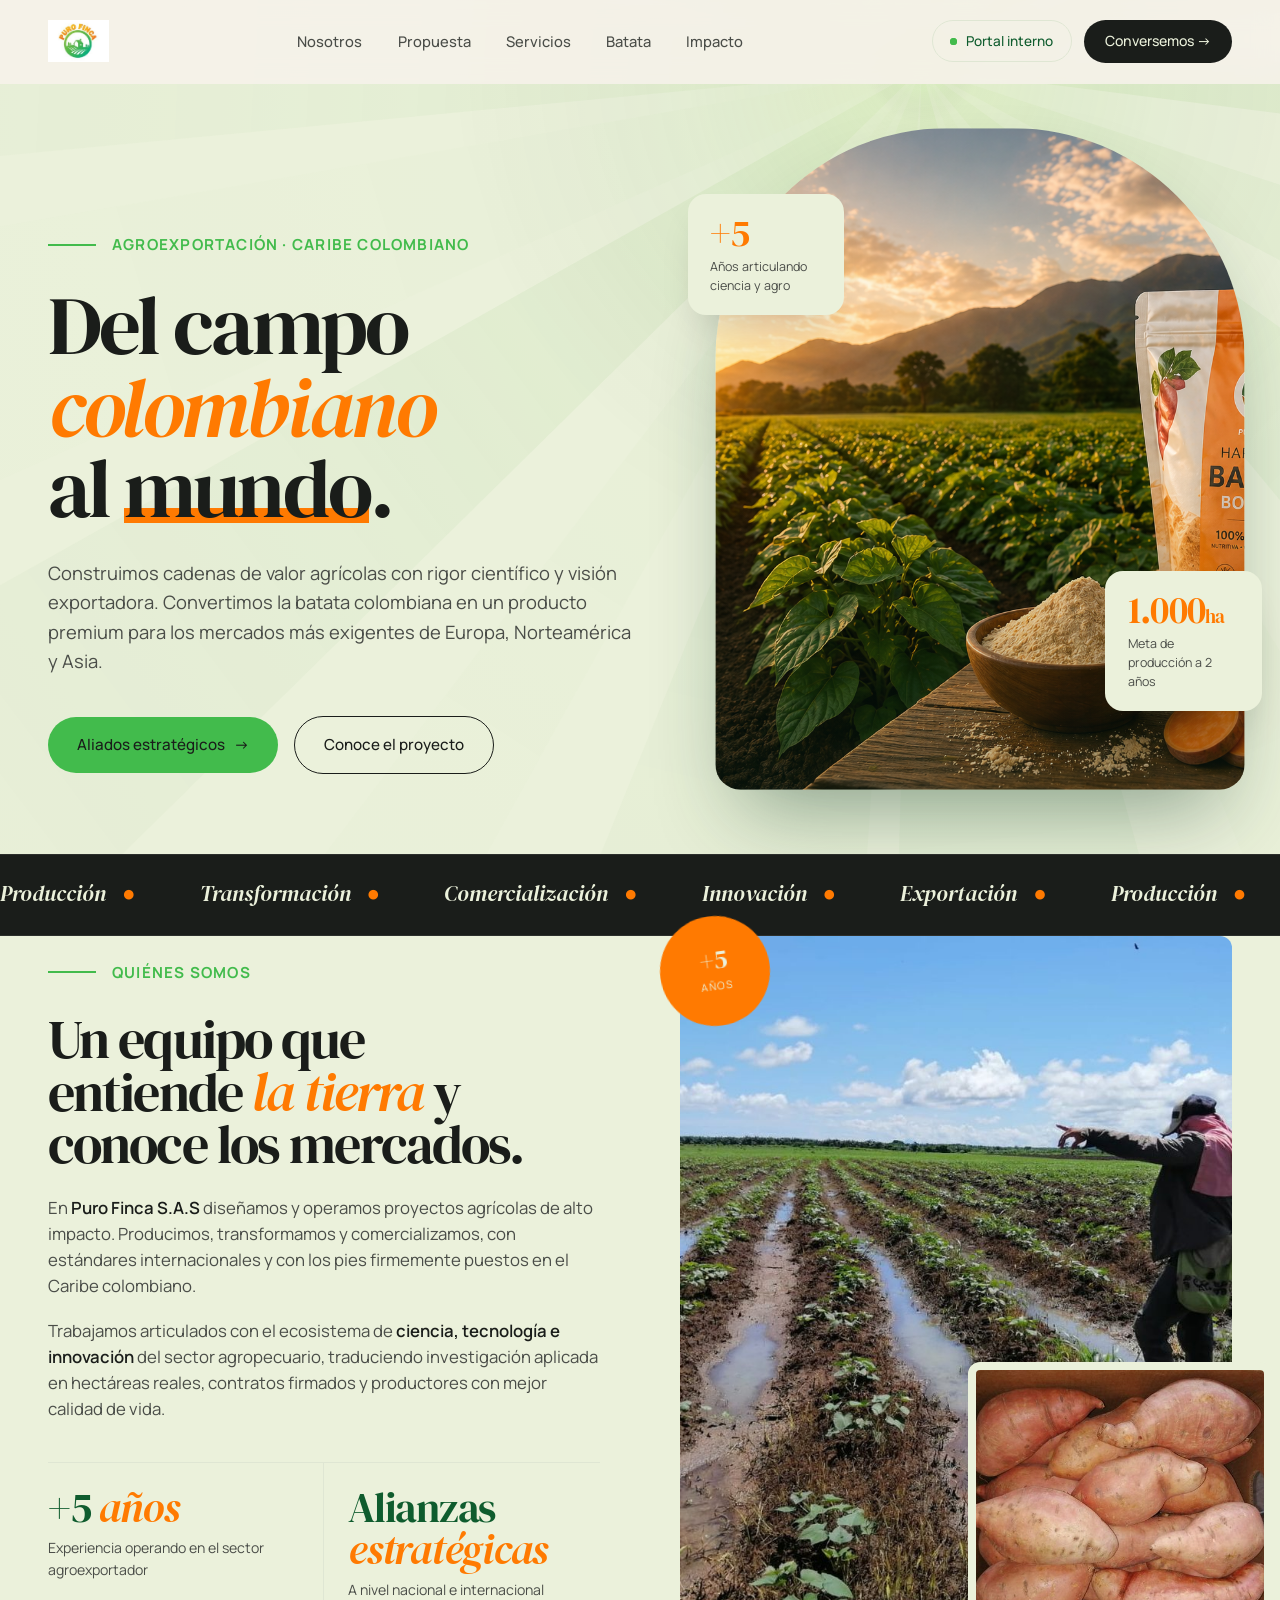
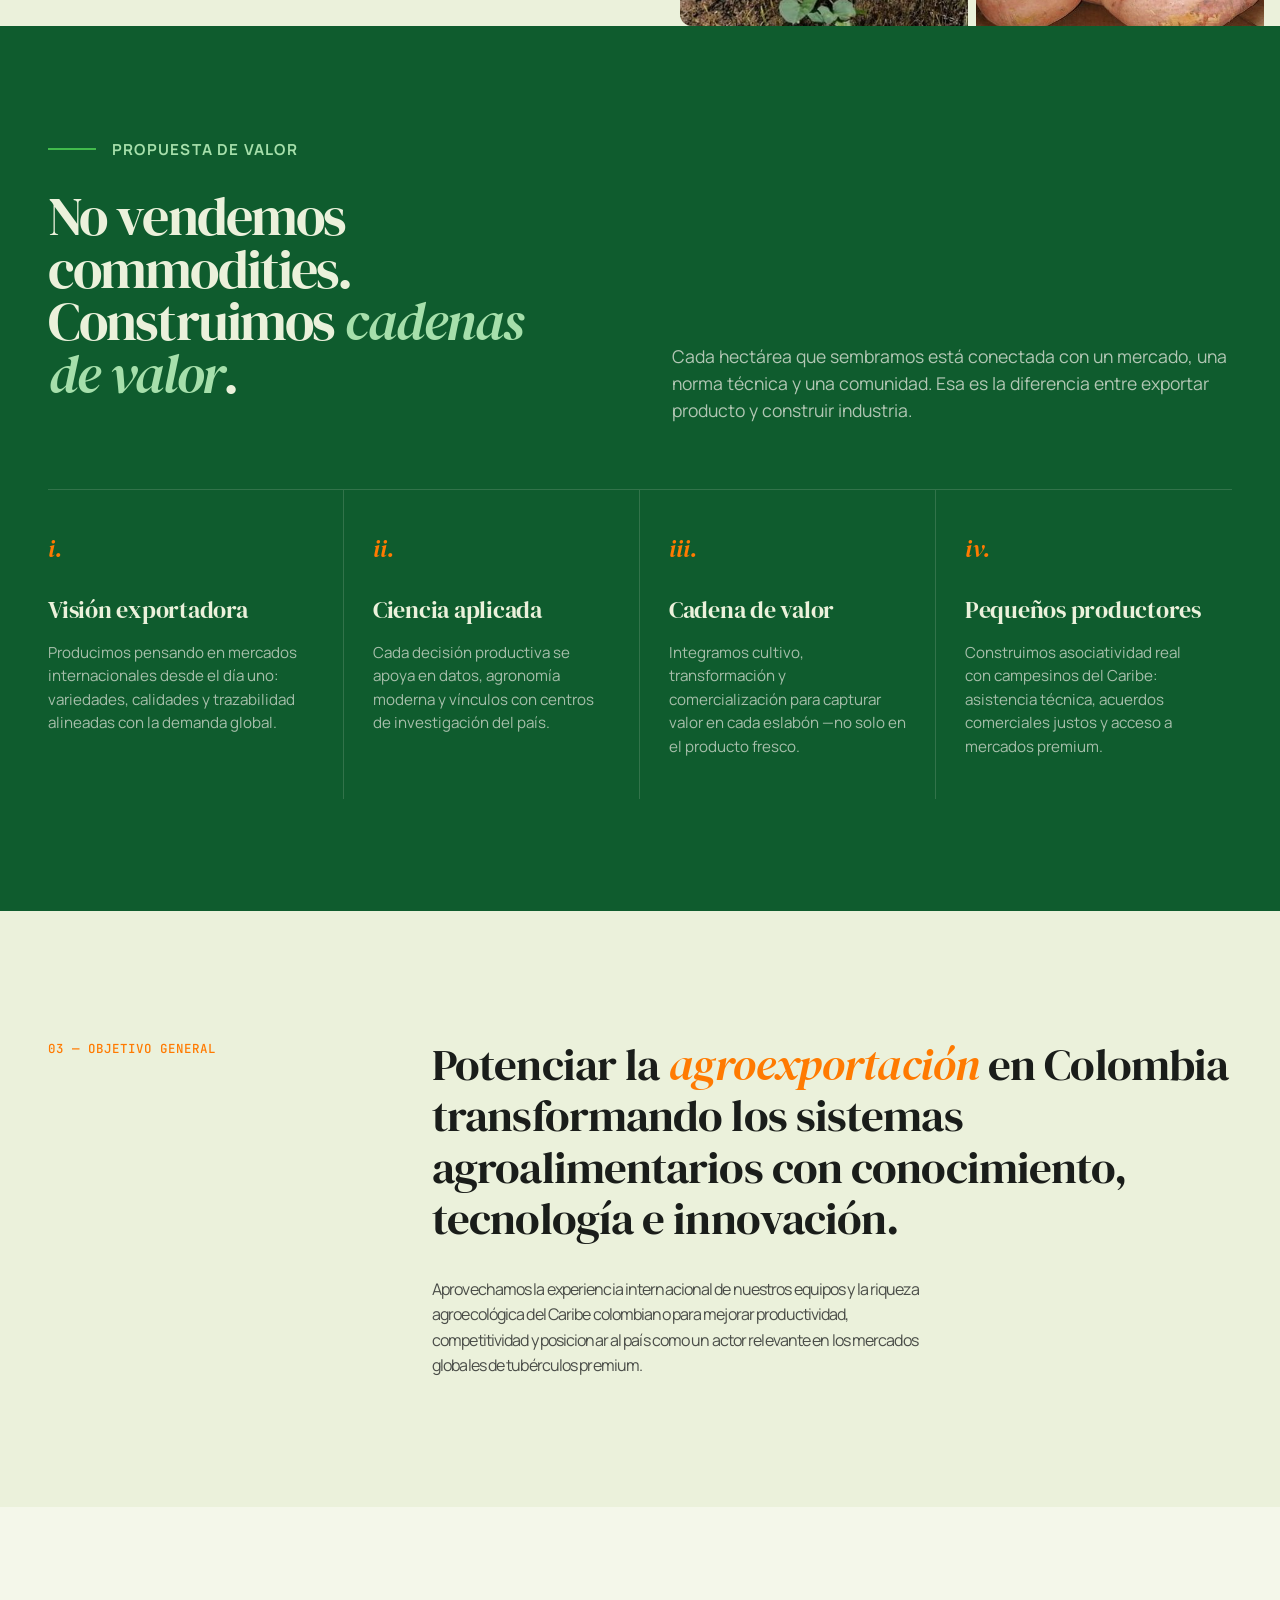
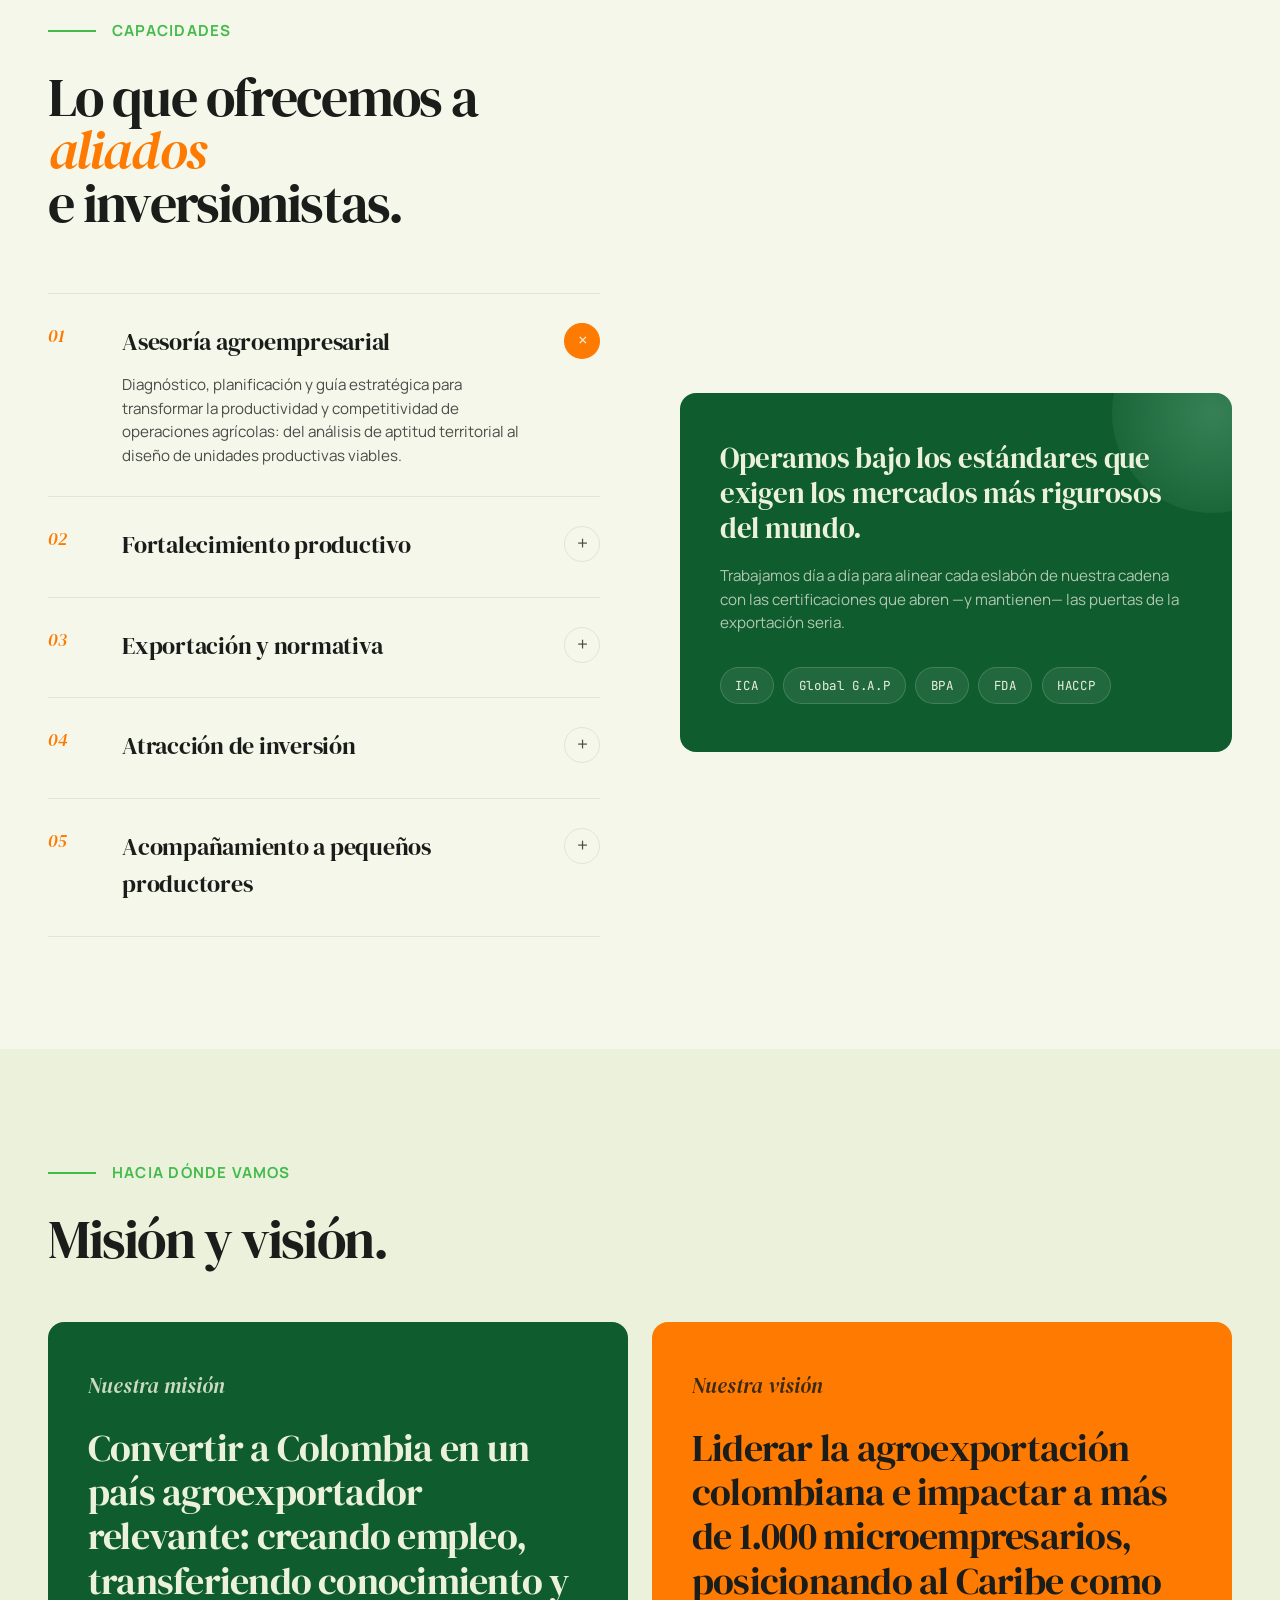
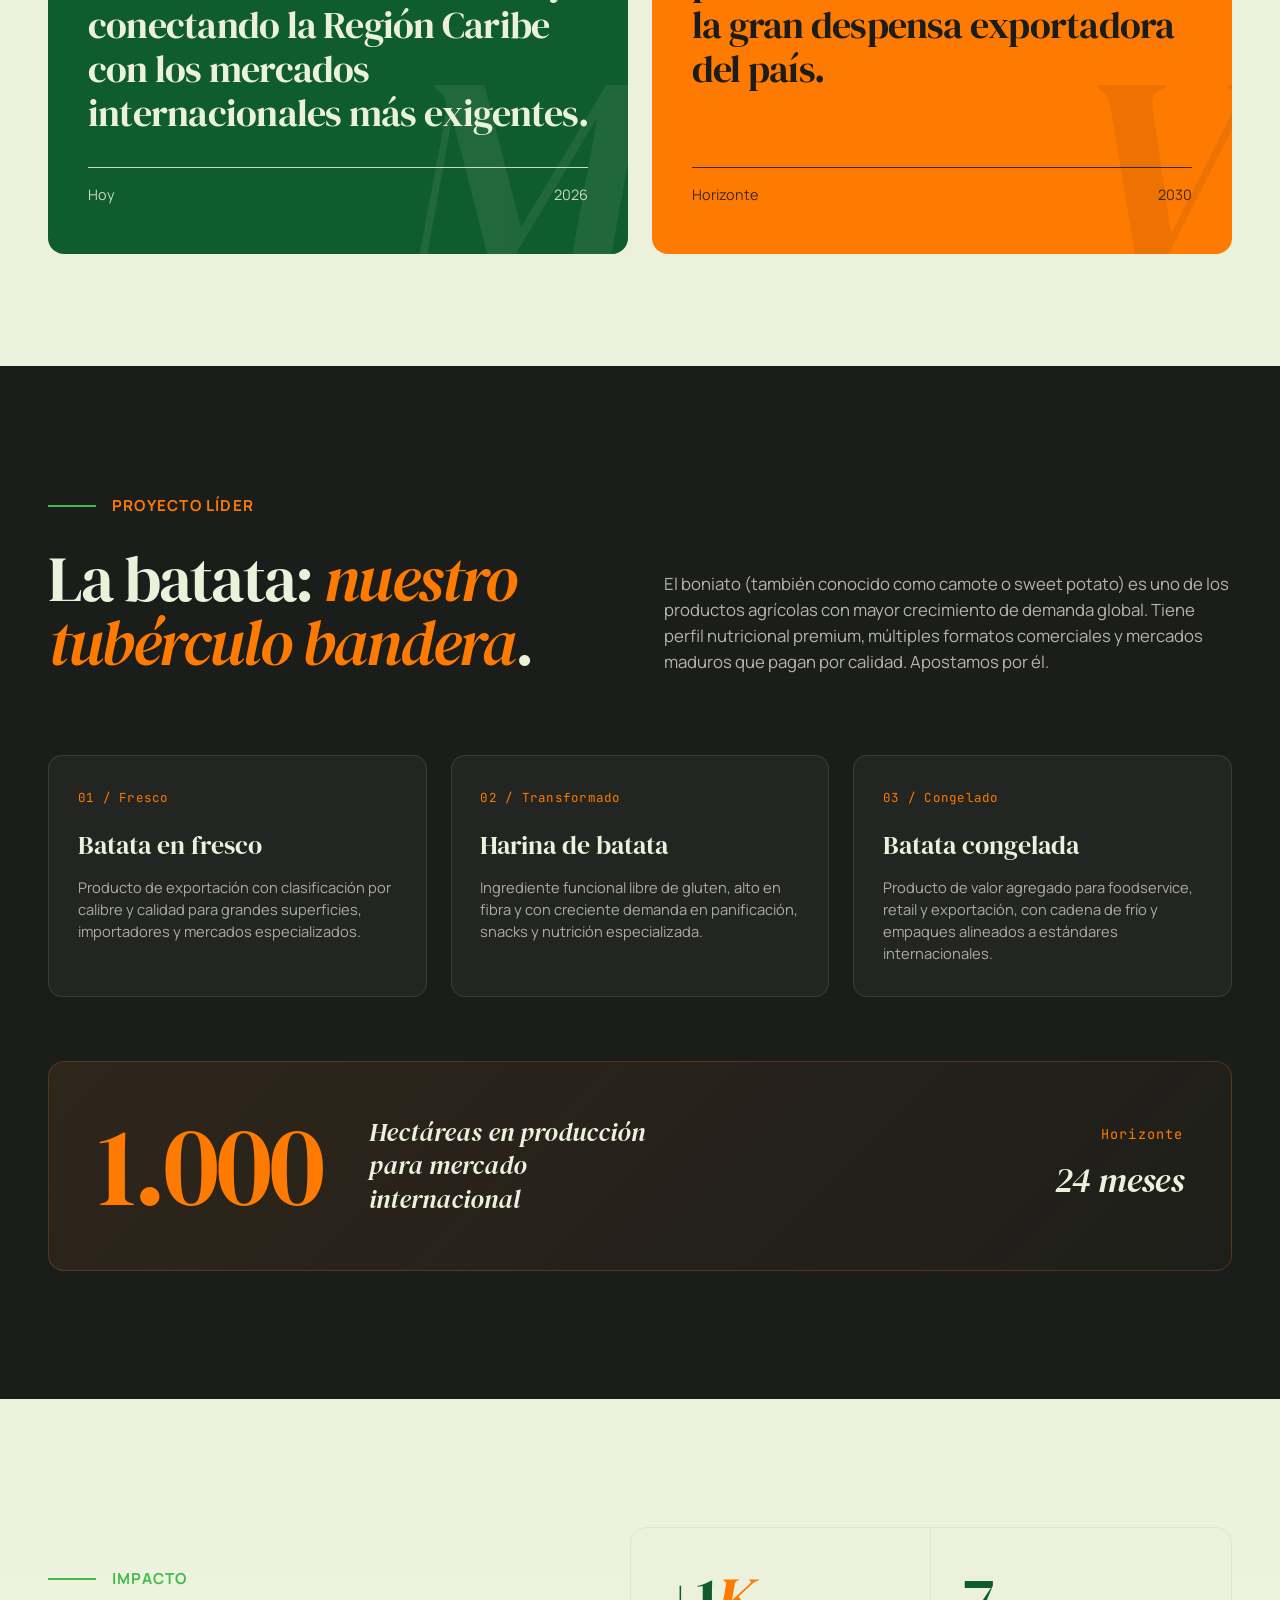
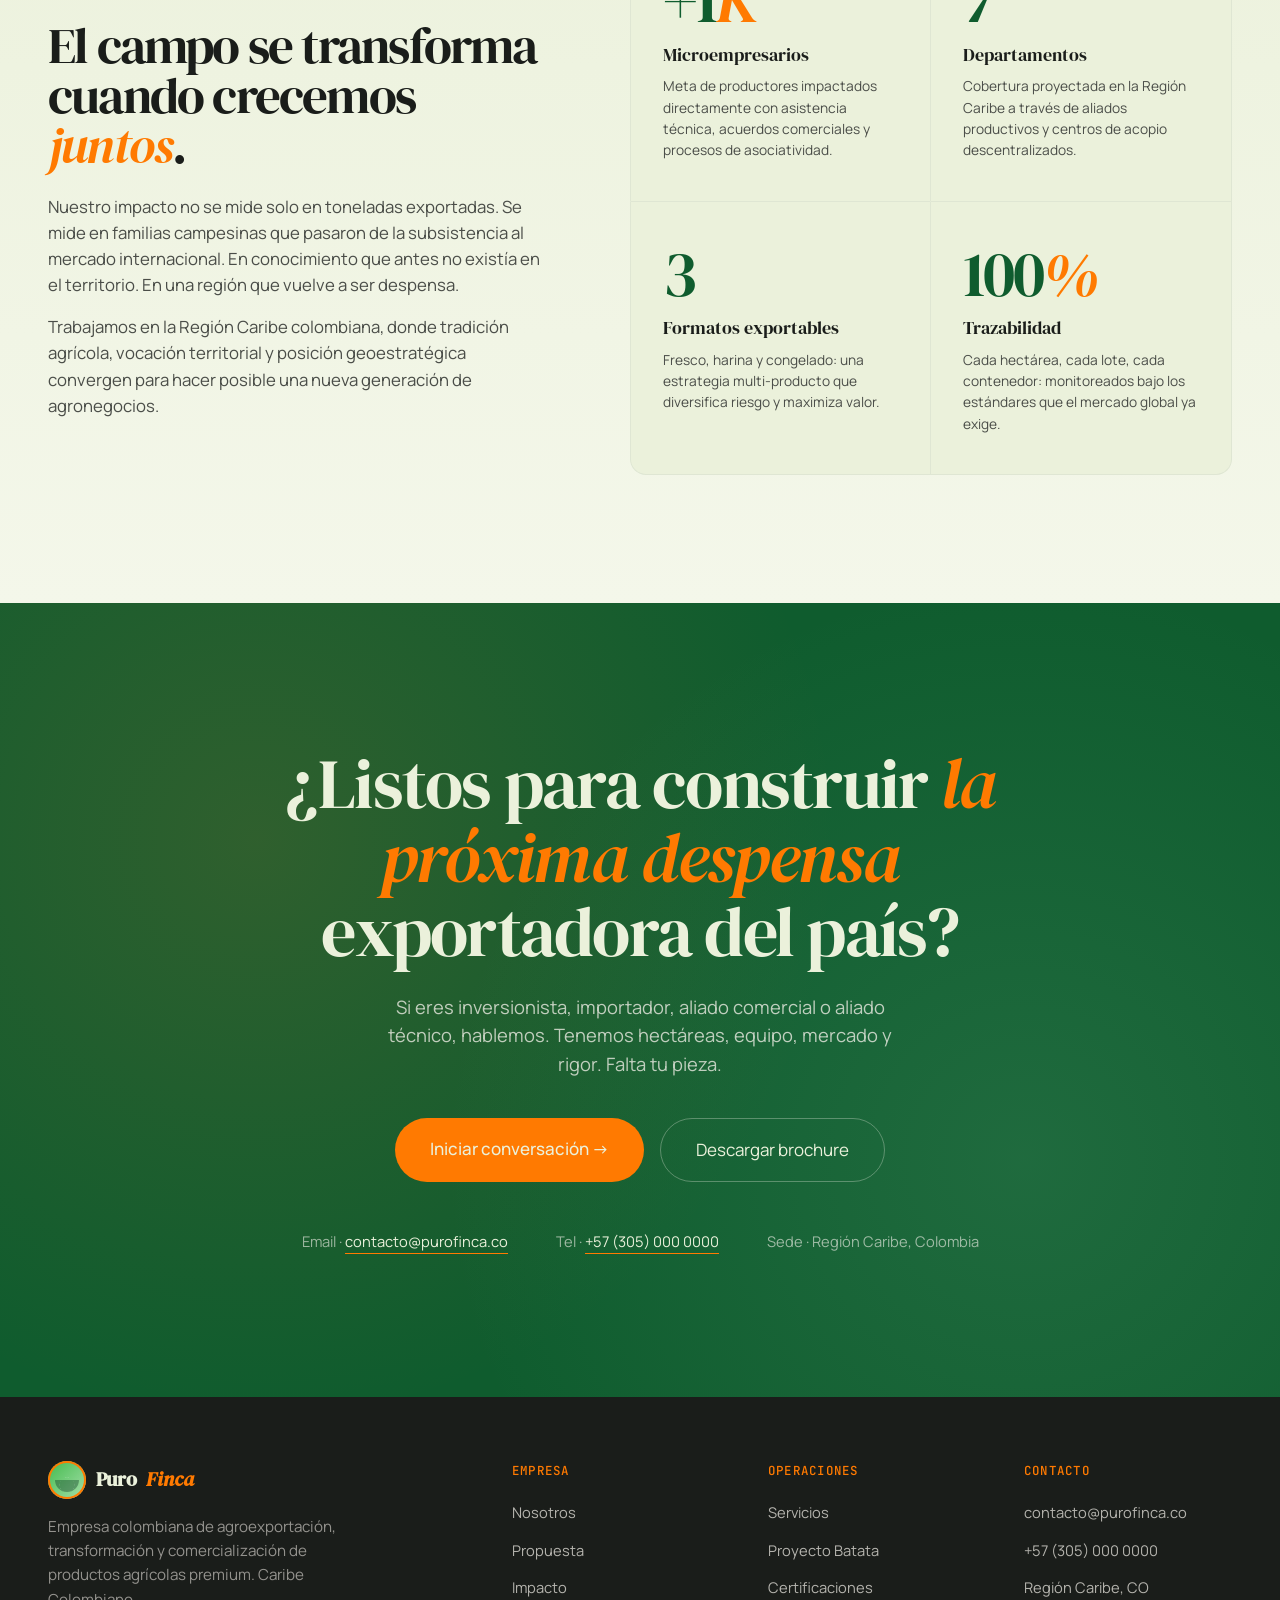
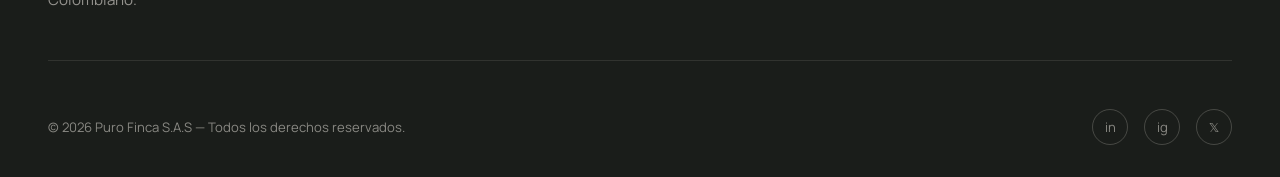
==== index.html @ ff9b915b "Primer commit landing Puro Finca" ====
<!DOCTYPE html>
<html lang="es">
<head>
<meta charset="UTF-8" />
<meta name="viewport" content="width=device-width, initial-scale=1.0" />
<title>Puro Finca S.A.S — Agroexportación con propósito desde el Caribe colombiano</title>
<meta name="description" content="Puro Finca S.A.S: empresa colombiana líder en agroexportación. Producción, transformación y comercialización de batata (boniato) para mercados internacionales." />

<!-- Tipografías editoriales: Fraunces (display serif con personalidad) + Plus Jakarta Sans (sans humanista) -->
<link rel="preconnect" href="https://fonts.googleapis.com" />
<link rel="preconnect" href="https://fonts.gstatic.com" crossorigin />
<!-- <link href="https://fonts.googleapis.com/css2?family=Fraunces:ital,opsz,wght@0,9..144,300..900;1,9..144,300..900&family=Plus+Jakarta+Sans:wght@300;400;500;600;700&family=JetBrains+Mono:wght@400;500&display=swap" rel="stylesheet" /> -->
<link href="https://fonts.googleapis.com/css2?family=DM+Serif+Display:ital@0;1&family=Manrope:wght@400;500;600;700;800&family=JetBrains+Mono:wght@400;500;600&display=swap" rel="stylesheet" />

<style>
/* =========================================================
   RESET + VARIABLES
   ========================================================= */
*, *::before, *::after { box-sizing: border-box; margin: 0; padding: 0; }

:root {
  /* ========================
     VERDES (marca)
     ======================== */
  --green-primary: #1bb470;
  --green-deep:    #0f5c2e;
  --green-mid:     #42bb4c;
  --green-light:   #73c423;
  --green-soft:    #a6dfab;

  /* ========================
     NARANJAS (marca)
     ======================== */
  --orange-primary: #ff7a01;
  --orange-mid:     #ff9806;
  --orange-light:   #ffb506;
  --orange-soft:    #ffd07e;
  --orange:         var(--orange-primary);

  /* ========================
     NEUTROS
     ======================== */
  --cream:       #ebf1db;   /* del logo */
  --cream-soft:  #f4f7ea;   /* ajuste suave */
  --ink:         #1a1d1a;
  --ink-soft:    #4a4d48;
  --line:        #dfe6d3;

  --max: 1320px;
  --gutter: clamp(1.25rem, 4vw, 3rem);
  --ease: cubic-bezier(0.22, 1, 0.36, 1);
}

::selection {
  background: var(--orange-primary);
  color: white;
}



html { scroll-behavior: smooth; }

body {
  /* font-family: 'Plus Jakarta Sans', system-ui, sans-serif; */
  font-family: 'Manrope', system-ui, sans-serif;
  background: var(--cream);
  color: var(--ink);
  font-size: 17px;
  line-height: 1.55;
  -webkit-font-smoothing: antialiased;
  text-rendering: optimizeLegibility;
  overflow-x: hidden;
}

img { max-width: 100%; display: block; }
a { color: inherit; text-decoration: none; }
button { font: inherit; cursor: pointer; border: none; background: none; color: inherit; }

/* Tipografía display */
.display {
  font-family: 'DM Serif Display', Georgia, serif;
  font-weight: 400;
  letter-spacing: -0.035em;
  line-height: 0.98;
}
.display em { font-style: italic; font-variation-settings: "opsz" 144, "SOFT" 100; color: var(--orange-primary); }

.mono {
  font-family: 'JetBrains Mono', monospace;
  font-size: 0.78rem;
  letter-spacing: 0.08em;
  text-transform: uppercase;
  font-weight: 500;
}

.container { max-width: var(--max); margin: 0 auto; padding: 0 var(--gutter); }

/* =========================================================
   NAVBAR
   ========================================================= */
.nav {
  position: fixed; top: 0; left: 0; right: 0; z-index: 100;
  padding: 1.25rem 0;
  background: rgba(247, 243, 236, 0.85);
  backdrop-filter: blur(12px);
  -webkit-backdrop-filter: blur(12px);
  border-bottom: 1px solid transparent;
  transition: border-color .3s var(--ease);
}
.nav.scrolled { border-bottom-color: var(--line); }
.nav-inner { display: flex; align-items: center; justify-content: space-between; }

.logo {
  display: flex; align-items: center; gap: 0.6rem;
  font-family: 'DM Serif Display', Georgia, serif; font-weight: 600; font-size: 1.25rem;
  letter-spacing: -0.01em;
}
.logo-img {
  height: 42px;
  width: auto;
  object-fit: contain;
}
.logo-mark {
  width: 38px; height: 38px; border-radius: 50%;
  background: linear-gradient(135deg, var(--green-mid) 0%, var(--green-soft) 100%);
  position: relative; flex-shrink: 0;
  box-shadow: inset 0 0 0 2px var(--orange-primary);
}
.logo-mark::after {
  content: ""; position: absolute; inset: 7px;
  border-radius: 50%;
  background: radial-gradient(circle at 50% 70%, transparent 35%, rgba(255,255,255,0.15) 36%, transparent 37%),
              linear-gradient(180deg, transparent 50%, rgba(15,58,38,0.4) 50%);
}
.logo span:last-child { color: var(--orange-primary); font-style: italic; }

.nav-links { display: flex; gap: 2.2rem; align-items: center; }
.nav-links a { font-size: 0.92rem; font-weight: 500; color: var(--ink-soft); transition: color .2s; }
.nav-links a:hover { color: var(--orange-primary); }

.nav-cta {
  padding: 0.65rem 1.3rem; background: var(--ink); color: var(--cream);
  border-radius: 999px; font-size: 0.88rem; font-weight: 500;
  transition: transform .25s var(--ease), background .25s;
}
.nav-cta:hover { background: var(--orange-primary); transform: translateY(-1px); }

/* Acciones del nav (portal + cta) */
.nav-actions {
  display: flex;
  align-items: center;
  gap: 0.8rem;
}

/* Botón Portal Interno — estilo "secundario" con indicador de estado */
.nav-portal {
  display: inline-flex;
  align-items: center;
  gap: 0.55rem;
  padding: 0.6rem 1.1rem;
  font-size: 0.85rem;
  font-weight: 500;
  color: var(--green-deep);
  border: 1px solid var(--line);
  border-radius: 999px;
  transition: all .25s var(--ease);
  background: transparent;
}
.nav-portal:hover {
  border-color: var(--green-mid);
  background: rgba(45, 106, 79, 0.06);
  color: var(--green-mid);
}
.nav-portal:hover .portal-dot { background: var(--green-mid); }

.portal-dot {
  width: 7px; height: 7px;
  border-radius: 50%;
  background: var(--green-mid);
  position: relative;
  flex-shrink: 0;
}
/* Pulso suave para indicar "sistema activo" */
.portal-dot::after {
  content: "";
  position: absolute;
  inset: 0;
  border-radius: 50%;
  background: var(--green-mid);
  animation: pulse 2s ease-out infinite;
}
@keyframes pulse {
  0% { transform: scale(1); opacity: 0.6; }
  100% { transform: scale(2.5); opacity: 0; }
}

.menu-toggle { display: none; }

@media (max-width: 960px) {
  .nav-portal { display: inline-flex; }
}
@media (max-width: 860px) {
  .nav-links { display: none; }
  .menu-toggle { display: block; font-size: 1.5rem; color: var(--ink); }
  .nav-actions { gap: 0.5rem; }
  .nav-cta { padding: 0.55rem 1rem; font-size: 0.82rem; }
}

/* =========================================================
   HERO — split editorial layout
   ========================================================= */
.hero {
  padding: 9rem 0 5rem;
  position: relative;
  overflow: hidden;
}

/* Canvas de rayos animados — capa encima del fondo crema */
#heroCanvas {
  position: absolute;
  inset: 0;
  width: 100%;
  height: 100%;
  pointer-events: none;
  z-index: 0;
  mix-blend-mode: multiply;
  opacity: 0.55;
}

/* Asegurar que el contenido esté sobre el canvas */
.hero-grid {
  position: relative;
  z-index: 1;
  display: grid;
  grid-template-columns: 1.1fr 0.9fr;
  gap: 4rem;
  align-items: end;
}

.hero-eyebrow {
  display: inline-flex; align-items: center; gap: 0.7rem;
  margin-bottom: 1.8rem;
  color: var(--green-mid);
}
.hero-eyebrow::before {
  content: ""; width: 32px; height: 1px; background: var(--green-mid);
}

.hero h1 {
  font-size: clamp(2.8rem, 6.5vw, 5.4rem);
  margin-bottom: 1.8rem;
  color: var(--ink);
}
.hero h1 em { color: var(--orange-primary); }
.hero h1 .accent {
  display: inline-block;
  position: relative;
  color: var(--ink);
}
.hero h1 .accent::after {
  content: "";
  position: absolute;
  left: 0; right: 0; bottom: 0.08em;
  height: 0.18em;
  background: var(--orange-primary);
  z-index: -1;
  transform: scaleX(0);
  transform-origin: left;
  animation: underline 1.2s var(--ease) 0.8s forwards;
}
@keyframes underline { to { transform: scaleX(1); } }

.hero p.lead {
  font-size: 1.15rem;
  color: var(--ink-soft);
  max-width: 32em;
  margin-bottom: 2.5rem;
  line-height: 1.6;
}

.hero-ctas { display: flex; gap: 1rem; flex-wrap: wrap; align-items: center; }

.btn {
  display: inline-flex; align-items: center; gap: 0.6rem;
  padding: 1rem 1.8rem;
  border-radius: 999px;
  font-weight: 500;
  font-size: 0.95rem;
  transition: all .3s var(--ease);
  position: relative;
}
.btn-primary {
  background: var(--green-mid);
}
.btn-primary:hover {
  background: var(--orange-primary); transform: translateY(-2px);
  box-shadow: 0 12px 30px -10px rgba(201, 89, 17, 0.5);
}
.btn-ghost {
  color: var(--ink); border: 1px solid var(--ink);
}
.btn-ghost:hover { background: var(--ink); color: var(--cream); }
.btn .arrow { transition: transform .3s var(--ease); }
.btn:hover .arrow { transform: translateX(4px); }

/* Hero imagen — composición orgánica con stats flotando */
.hero-visual { 
  position: relative; 
  height: clamp(550px, 70vh, 780px); /* más grande */
}

.hero-img-main {
  position: absolute;
  inset: 0;
  border-radius: 220px 220px 24px 24px;
  background-image: url('./assets/imagenfondoweb.png');
  background-size: cover;
  background-position: center;
  box-shadow: 0 40px 80px -25px rgba(15, 58, 38, 0.45); /* más presencia */
  transform: scale(1.05); /* leve zoom */
}
/* Vignette suave verde en la imagen */
.hero-img-main::after {
  content: ""; position: absolute; inset: 0;
  border-radius: inherit;
  background: linear-gradient(180deg, transparent 50%, rgba(15, 58, 38, 0.25) 100%);
}

.hero-stat {
  position: absolute;
  background: var(--cream);
  padding: 1.2rem 1.4rem;
  border-radius: 18px;
  box-shadow: 0 20px 40px -15px rgba(0,0,0,0.18);
  z-index: 2;
}
.hero-stat-1 { top: 8%; left: -8%; }
.hero-stat-2 { bottom: 10%; right: -6%; }

.hero-stat .num {
  font-family: 'DM Serif Display', Georgia, serif;
  font-size: 2.4rem; font-weight: 500; color: var(--orange-primary);
  letter-spacing: -0.02em; line-height: 1;
}
.hero-stat .lbl { font-size: 0.78rem; color: var(--ink-soft); margin-top: 0.3rem; max-width: 14ch; }

/* Decorativo: eliminado — el canvas lo reemplaza */

@media (max-width: 960px) {
  .hero { padding: 7rem 0 3rem; }
  .hero-grid { grid-template-columns: 1fr; gap: 3rem; }
  .hero-visual { height: 60vw; min-height: 380px; }
  .hero-stat-1 { left: 4%; }
  .hero-stat-2 { right: 4%; }
}

/* =========================================================
   MARQUEE — barra de credenciales
   ========================================================= */
.marquee {
  background: var(--ink);
  color: var(--cream);
  overflow: hidden;
  padding: 1.4rem 0;
  border-top: 1px solid rgba(255,255,255,0.08);
  border-bottom: 1px solid rgba(255,255,255,0.08);
}
.marquee-track {
  display: flex;
  gap: 4rem;
  animation: scroll 35s linear infinite;
  white-space: nowrap;
  width: max-content;
}
.marquee-item {
  display: inline-flex; align-items: center; gap: 1rem;
  font-family: 'DM Serif Display', Georgia, serif;
  font-size: 1.4rem;
  font-style: italic;
  font-weight: 300;
}
.marquee-item .dot { color: var(--orange); font-style: normal; }
@keyframes scroll {
  to { transform: translateX(-50%); }
}

/* =========================================================
   SECCIÓN: NOSOTROS
   ========================================================= */
section { padding: 7rem 0; position: relative; }
section.tight { padding: 5rem 0; }

.section-label {
  display: flex;
  align-items: center;
  gap: 1rem;

  margin-bottom: 1.8rem;

  font-size: 0.95rem;
  font-weight: 700;
  letter-spacing: 0.08em;
  text-transform: uppercase;

  color: var(--green-mid);
}

/* Línea más gruesa y más larga */
.section-label::before {
  content: "";
  width: 48px;     /* antes 24px */
  height: 2px;     /* antes 1px */
  background: var(--green-mid);
}

.section-title {
  font-size: clamp(2rem, 4.2vw, 3.4rem);
  max-width: 18ch;
  margin-bottom: 1.5rem;
}

.about-grid {
  display: grid;
  grid-template-columns: 1fr 1fr;
  gap: 5rem;
  align-items: center;
}

.about-text p {
  color: var(--ink-soft); margin-bottom: 1.2rem; font-size: 1.05rem;
}
.about-text p strong { color: var(--ink); font-weight: 600; }

.about-stats {
  display: grid; grid-template-columns: repeat(2, 1fr);
  gap: 0; margin-top: 2.5rem;
  border-top: 1px solid var(--line);
}
.about-stat {
  padding: 1.5rem 1rem 0 0;
  border-right: 1px solid var(--line);
}
.about-stat:last-child { border-right: none; padding-left: 1.5rem; padding-right: 0; }
.about-stat .num {
  font-family: 'DM Serif Display', Georgia, serif;
  font-size: 2.6rem; line-height: 1;
  letter-spacing: -0.03em;
  color: var(--green-deep);
}
.about-stat .num em { color: var(--orange-primary); font-style: italic; }
.about-stat .desc { font-size: 0.88rem; color: var(--ink-soft); margin-top: 0.5rem; }

.about-visual {
  position: relative;
  aspect-ratio: 4/5;
}
.about-visual .img-main {
  position: absolute; inset: 0;
  background-image: url('./assets/agricultor-campo.jpg');
  background-size: cover; background-position: center;
  border-radius: 12px;
  z-index: 1;
}
.about-visual .img-secondary {
  position: absolute;
  bottom: -40px; right: -40px;
  width: 55%; aspect-ratio: 1;
  background-image: url('./assets/boniatos-fresco.jpg');
  background-size: cover; background-position: center;
  border-radius: 12px;
  z-index: 2;
  border: 8px solid var(--cream);
}
.about-visual .badge {
  position: absolute;
  top: -20px; left: -20px;
  background: var(--orange);
  color: var(--cream);
  padding: 1rem 1.3rem;
  border-radius: 50%;
  width: 110px; height: 110px;
  display: flex; flex-direction: column; align-items: center; justify-content: center;
  text-align: center;
  z-index: 3;
  font-family: 'DM Serif Display', Georgia, serif;
  transform: rotate(-8deg);
}
.about-visual .badge .yr { font-size: 1.6rem; line-height: 1; font-weight: 500; }
.about-visual .badge .lbl { font-size: 0.65rem; text-transform: uppercase; letter-spacing: 0.1em; margin-top: 0.3rem; font-family: 'Manrope', system-ui, sans-serif; }

@media (max-width: 860px) {
  .about-grid { grid-template-columns: 1fr; gap: 3rem; }
  .about-visual { max-width: 480px; margin: 0 auto; }
  .about-visual .img-secondary { right: 0; bottom: -30px; }
}

/* =========================================================
   PROPUESTA DE VALOR — pillars
   ========================================================= */
.pillars-section {
  background: var(--green-deep);
  color: var(--cream);
}
.pillars-section .section-label { color: var(--green-soft); }
.pillars-section .section-title em { color: var(--green-soft); }

.pillars-header {
  display: grid; grid-template-columns: 1fr 1fr; gap: 4rem; align-items: end;
  margin-bottom: 4rem;
}
.pillars-header p {
  color: rgba(247, 243, 236, 0.7);
  font-size: 1.1rem;
  max-width: 36em;
}

.pillars-grid {
  display: grid;
  grid-template-columns: repeat(4, 1fr);
  gap: 0;
  border-top: 1px solid rgba(247, 243, 236, 0.15);
}
.pillar {
  padding: 2.5rem 1.8rem 2.5rem 0;
  border-right: 1px solid rgba(247, 243, 236, 0.15);
  position: relative;
  transition: background .3s var(--ease);
}
.pillar:not(:first-child) { padding-left: 1.8rem; }
.pillar:last-child { border-right: none; }
.pillar:hover { background: rgba(255, 255, 255, 0.03); }

.pillar-num {
  font-family: 'DM Serif Display', Georgia, serif;
  font-style: italic;
  color: var(--orange);
  font-size: 1.5rem;
  margin-bottom: 1.5rem;
}
.pillar-icon {
  width: 44px; height: 44px;
  margin-bottom: 1.5rem;
  color: var(--green-soft);
}
.pillar h3 {
  font-family: 'DM Serif Display', Georgia, serif;
  font-size: 1.5rem;
  font-weight: 500;
  margin-bottom: 0.8rem;
  letter-spacing: -0.01em;
}
.pillar p {
  font-size: 0.95rem;
  color: rgba(247, 243, 236, 0.65);
  line-height: 1.55;
}

@media (max-width: 960px) {
  .pillars-header { grid-template-columns: 1fr; gap: 1.5rem; }
  .pillars-grid { grid-template-columns: 1fr 1fr; }
  .pillar { padding: 2rem 1.5rem 2rem 0 !important; border-right: 1px solid rgba(247, 243, 236, 0.15); border-bottom: 1px solid rgba(247, 243, 236, 0.15); }
  .pillar:nth-child(2n) { border-right: none; padding-right: 0 !important; }
  .pillar:nth-child(odd):not(:first-child) { padding-left: 0 !important; }
  .pillar:nth-child(2):not(:nth-child(1)) { padding-left: 1.5rem !important; }
}
@media (max-width: 560px) {
  .pillars-grid { grid-template-columns: 1fr; }
  .pillar { padding: 2rem 0 !important; border-right: none !important; }
}

/* =========================================================
   OBJETIVO — sección con cita gigante
   ========================================================= */
.objective-section { padding: 8rem 0; }
.objective-grid { display: grid; grid-template-columns: 0.4fr 1fr; gap: 4rem; align-items: start; }
.objective-side .mono { color: var(--orange-primary); }
.objective-quote {
  font-family: 'DM Serif Display', Georgia, serif;
  font-size: clamp(1.8rem, 3.5vw, 3rem);
  line-height: 1.15;
  letter-spacing: -0.02em;
  color: var(--ink);
}
.objective-quote em {
  font-style: italic;
  background: linear-gradient(105deg, var(--orange-primary) 0%, var(--orange-primary) 100%);
  -webkit-background-clip: text; background-clip: text;
  -webkit-text-fill-color: transparent;
}
.objective-quote .small {
  display: block; margin-top: 2rem;
  font-family: 'Manrope', system-ui, sans-serif;
  font-size: 1rem; line-height: 1.6; color: var(--ink-soft);
  max-width: 50ch;
}

@media (max-width: 760px) {
  .objective-grid { grid-template-columns: 1fr; gap: 2rem; }
}

/* =========================================================
   SERVICIOS — accordion / lista numerada
   ========================================================= */
.services-section { background: var(--cream-soft); }
.services-grid { display: grid; grid-template-columns: 1fr 1fr; gap: 5rem; align-items: start; }

.services-list { border-top: 1px solid var(--line); }

.service-item {
  border-bottom: 1px solid var(--line);
  padding: 1.8rem 0;
  display: grid;
  grid-template-columns: 50px 1fr auto;
  gap: 1.5rem;
  align-items: start;
  cursor: pointer;
  transition: padding .3s var(--ease);
}
.service-item:hover { padding-left: 0.5rem; }
.service-num {
  font-family: 'DM Serif Display', Georgia, serif; font-style: italic;
  color: var(--orange-primary); font-size: 1.1rem;
}
.service-content h3 {
  font-family: 'DM Serif Display', Georgia, serif;
  font-size: 1.5rem; font-weight: 500;
  letter-spacing: -0.01em;
  margin-bottom: 0.3rem;
}
.service-content p {
  font-size: 0.95rem; color: var(--ink-soft);
  max-height: 0; overflow: hidden;
  transition: max-height .4s var(--ease), margin-top .3s var(--ease);
}
.service-item.active .service-content p {
  max-height: 200px;
  margin-top: 0.8rem;
}
.service-toggle {
  width: 36px; height: 36px;
  border-radius: 50%;
  border: 1px solid var(--line);
  display: flex; align-items: center; justify-content: center;
  flex-shrink: 0;
  transition: all .3s var(--ease);
  font-size: 1.2rem; color: var(--ink-soft);
}
.service-item.active .service-toggle {
  background: var(--orange-primary); color: var(--cream); border-color: var(--orange-primary);
  transform: rotate(45deg);
}

.services-side {
  position: sticky; top: 100px;
  background: var(--green-deep);
  color: var(--cream);
  padding: 3rem 2.5rem;
  border-radius: 16px;
  position: relative;
  overflow: hidden;
}
.services-side::before {
  content: "";
  position: absolute;
  width: 200px; height: 200px;
  background: radial-gradient(circle, rgba(149, 213, 178, 0.3), transparent);
  top: -80px; right: -80px;
  border-radius: 50%;
}
.services-side h4 {
  font-family: 'DM Serif Display', Georgia, serif;
  font-size: 1.8rem; font-weight: 400;
  letter-spacing: -0.01em;
  line-height: 1.2;
  margin-bottom: 1.2rem;
  position: relative;
}
.services-side p {
  color: rgba(247, 243, 236, 0.7);
  font-size: 0.95rem; margin-bottom: 2rem;
  position: relative;
}
.services-side .certs {
  display: flex; flex-wrap: wrap; gap: 0.6rem;
  position: relative;
}
.services-side .cert {
  padding: 0.5rem 0.9rem;
  background: rgba(255,255,255,0.08);
  border: 1px solid rgba(255,255,255,0.15);
  border-radius: 999px;
  font-size: 0.78rem;
  font-family: 'JetBrains Mono', monospace;
  letter-spacing: 0.05em;
}

@media (max-width: 960px) {
  .services-grid { grid-template-columns: 1fr; gap: 3rem; }
  .services-side { position: static; }
}

/* =========================================================
   MISION + VISION — split asimétrico
   ========================================================= */
.mv-section { padding: 7rem 0; }
.mv-grid {
  display: grid;
  grid-template-columns: 1fr 1fr;
  gap: 1.5rem;
  align-items: stretch; /* Asegura que ambas tarjetas tengan la misma altura */
}
.mv-card {
  padding: 3rem 2.5rem;
  border-radius: 16px;
  position: relative;
  overflow: hidden;

  display: flex;
  flex-direction: column;
  justify-content: space-between; 

  height: 100%; 

  min-height: 420px;

  transition: transform .4s var(--ease);
}
.mv-card:hover { transform: translateY(-6px); }

.mv-card.mision {
  background: var(--green-deep);
  color: var(--cream);
}
.mv-card.vision {
  background: var(--orange-primary);
}
.mv-card .label {
  font-family: 'DM Serif Display', Georgia, serif;
  font-style: italic;
  font-size: 1.3rem;
  margin-bottom: 1.5rem;
  opacity: 0.85;
}
.mv-card h3 {
  font-family: 'DM Serif Display', Georgia, serif;
  font-size: clamp(1.8rem, 3vw, 2.4rem);
  font-weight: 400;
  line-height: 1.15;
  letter-spacing: -0.02em;
  margin-bottom: auto;
}
.mv-card .footer-bit {
  margin-top: 2rem;
  font-size: 0.9rem;
  opacity: 0.85;
  border-top: 1px solid currentColor;
  padding-top: 1rem;
  display: flex; justify-content: space-between;
}
.mv-card .deco {
  position: absolute;
  font-family: 'DM Serif Display', Georgia, serif;
  font-size: 18rem; line-height: 1;
  font-style: italic;
  bottom: -4rem; right: -1rem;
  opacity: 0.08;
  pointer-events: none;
}

@media (max-width: 760px) {
  .mv-grid { grid-template-columns: 1fr; }
  .mv-card.vision { margin-top: 0; }
}

/* =========================================================
   PROYECTO LÍDER — BATATA
   ========================================================= */
.project-section {
  background: var(--ink);
  color: var(--cream);
  padding: 8rem 0;
  position: relative;
  overflow: hidden;
}
.project-section .section-label { color: var(--orange); }

.project-header {
  display: grid; grid-template-columns: 1fr 1fr; gap: 3rem; align-items: end;
  margin-bottom: 5rem;
}
.project-header h2 {
  font-size: clamp(2.4rem, 5vw, 4.5rem);
  font-family: 'DM Serif Display', Georgia, serif;
  font-weight: 400;
  line-height: 1;
  letter-spacing: -0.03em;
}
.project-header h2 em {
  color: var(--orange);
  font-style: italic;
  font-variation-settings: "opsz" 144, "SOFT" 100;
}
.project-header p {
  color: rgba(247, 243, 236, 0.7);
  font-size: 1.05rem;
  max-width: 36em;
}

.project-formats {
  display: grid;
  grid-template-columns: repeat(3, 1fr);
  gap: 1.5rem;
  margin-bottom: 4rem;
}
.format-card {
  background: rgba(255,255,255,0.04);
  border: 1px solid rgba(255,255,255,0.1);
  border-radius: 14px;
  padding: 2rem 1.8rem;
  transition: all .3s var(--ease);
  position: relative;
  overflow: hidden;
}
.format-card:hover {
  background: rgba(232, 116, 44, 0.08);
  border-color: var(--orange);
  transform: translateY(-4px);
}
.format-card .num {
  font-family: 'JetBrains Mono', monospace;
  font-size: 0.78rem;
  color: var(--orange);
  letter-spacing: 0.1em;
  margin-bottom: 1.2rem;
}
.format-card h4 {
  font-family: 'DM Serif Display', Georgia, serif;
  font-size: 1.6rem;
  font-weight: 500;
  margin-bottom: 0.6rem;
}
.format-card p {
  font-size: 0.92rem;
  color: rgba(247, 243, 236, 0.65);
  line-height: 1.5;
}

.project-target {
  display: grid;
  grid-template-columns: auto 1fr auto;
  gap: 3rem;
  align-items: center;
  padding: 3rem;
  background: linear-gradient(135deg, rgba(232, 116, 44, 0.1), rgba(232, 116, 44, 0.02));
  border: 1px solid rgba(232, 116, 44, 0.25);
  border-radius: 16px;
}
.project-target .big {
  font-family: 'DM Serif Display', Georgia, serif;
  font-size: clamp(4rem, 9vw, 7rem);
  font-weight: 500;
  line-height: 1;
  letter-spacing: -0.03em;
  color: var(--orange);
}
.project-target .desc {
  font-family: 'DM Serif Display', Georgia, serif;
  font-size: 1.6rem;
  font-style: italic;
  font-weight: 300;
  line-height: 1.3;
  max-width: 22ch;
}
.project-target .timeline {
  font-family: 'JetBrains Mono', monospace;
  font-size: 0.85rem;
  color: var(--orange);
  text-align: right;
  letter-spacing: 0.08em;
}
.project-target .timeline strong {
  display: block;
  font-family: 'DM Serif Display', Georgia, serif;
  font-size: 2.2rem;
  font-weight: 400;
  font-style: italic;
  color: var(--cream);
  margin-top: 0.5rem;
  letter-spacing: -0.02em;
}

@media (max-width: 860px) {
  .project-header { grid-template-columns: 1fr; gap: 2rem; }
  .project-formats { grid-template-columns: 1fr; }
  .project-target { grid-template-columns: 1fr; gap: 1.5rem; text-align: left; padding: 2rem; }
  .project-target .timeline { text-align: left; }
}

/* =========================================================
   IMPACTO
   ========================================================= */
.impact-section {
  padding: 8rem 0;
  background: linear-gradient(180deg, var(--cream) 0%, var(--cream-soft) 100%);
}
.impact-grid {
  display: grid; grid-template-columns: 1fr 1.2fr; gap: 5rem; align-items: center;
}
.impact-text h2 { font-size: clamp(2rem, 4vw, 3.2rem); margin-bottom: 1.5rem; }
.impact-text p {
  color: var(--ink-soft);
  font-size: 1.05rem;
  margin-bottom: 1rem;
  max-width: 38em;
}

.impact-numbers {
  display: grid;
  grid-template-columns: 1fr 1fr;
  gap: 0;
}
.impact-num {
  padding: 2.5rem 2rem;
  position: relative;
  border: 1px solid var(--line);
  background: var(--cream);
  transition: all .3s var(--ease);
}
.impact-num:hover {
  background: var(--ink); color: var(--cream);
  transform: scale(1.02); z-index: 2;
}
.impact-num:nth-child(1) { border-radius: 16px 0 0 0; }
.impact-num:nth-child(2) { border-radius: 0 16px 0 0; border-left: none; }
.impact-num:nth-child(3) { border-radius: 0 0 0 16px; border-top: none; }
.impact-num:nth-child(4) { border-radius: 0 0 16px 0; border-top: none; border-left: none; }

.impact-num .figure {
  font-family: 'DM Serif Display', Georgia, serif;
  font-size: clamp(2.6rem, 5vw, 4rem);
  line-height: 1;
  letter-spacing: -0.03em;
  color: var(--green-deep);
  transition: color .3s;
  margin-bottom: 0.6rem;
}
.impact-num:hover .figure { color: var(--orange); }
.impact-num .figure em { font-style: italic; color: var(--orange-primary); }
.impact-num h4 {
  font-family: 'DM Serif Display', Georgia, serif;
  font-size: 1.1rem;
  font-weight: 500;
  margin-bottom: 0.4rem;
}
.impact-num p {
  font-size: 0.86rem;
  color: var(--ink-soft);
  transition: color .3s;
}
.impact-num:hover p { color: rgba(247, 243, 236, 0.7); }

@media (max-width: 860px) {
  .impact-grid { grid-template-columns: 1fr; gap: 3rem; }
}

/* =========================================================
   CTA FINAL
   ========================================================= */
.cta-section {
  padding: 9rem 0;
  position: relative;
  overflow: hidden;
  background: var(--green-deep);
  color: var(--cream);
}
.cta-section::before {
  content: "";
  position: absolute;
  inset: 0;
  background-image:
    radial-gradient(circle at 20% 30%, rgba(232, 116, 44, 0.15), transparent 50%),
    radial-gradient(circle at 80% 70%, rgba(149, 213, 178, 0.12), transparent 50%);
}

.cta-inner {
  position: relative;
  max-width: 880px;
  margin: 0 auto;
  text-align: center;
}
.cta-inner h2 {
  font-family: 'DM Serif Display', Georgia, serif;
  font-size: clamp(2.4rem, 5.5vw, 4.5rem);
  font-weight: 400;
  line-height: 1.05;
  letter-spacing: -0.025em;
  margin-bottom: 1.5rem;
}
.cta-inner h2 em {
  font-style: italic;
  color: var(--orange);
}
.cta-inner p {
  font-size: 1.15rem;
  color: rgba(247, 243, 236, 0.75);
  margin-bottom: 2.5rem;
  max-width: 50ch;
  margin-left: auto; margin-right: auto;
}
.cta-buttons {
  display: flex; gap: 1rem; justify-content: center; flex-wrap: wrap;
  margin-bottom: 3rem;
}
.btn-cta-primary {
  background: var(--orange); color: var(--cream);
  padding: 1.1rem 2.2rem;
  border-radius: 999px;
  font-weight: 500;
}
.btn-cta-primary:hover {
  background: var(--cream); color: var(--ink);
  transform: translateY(-2px);
  box-shadow: 0 12px 30px -10px rgba(0,0,0,0.3);
}
.btn-cta-ghost {
  border: 1px solid rgba(247, 243, 236, 0.3);
  color: var(--cream);
  padding: 1.1rem 2.2rem;
  border-radius: 999px;
}
.btn-cta-ghost:hover {
  border-color: var(--cream); background: rgba(247, 243, 236, 0.05);
}

.cta-channels {
  display: flex; gap: 3rem; justify-content: center; flex-wrap: wrap;
  font-size: 0.92rem;
  color: rgba(247, 243, 236, 0.6);
}
.cta-channels a { color: var(--cream); border-bottom: 1px solid var(--orange); padding-bottom: 2px; }

/* =========================================================
   FOOTER
   ========================================================= */
.footer {
  background: var(--ink);
  color: var(--cream);
  padding: 4rem 0 2rem;
}
.footer-grid {
  display: grid;
  grid-template-columns: 2fr 1fr 1fr 1fr;
  gap: 3rem;
  margin-bottom: 3rem;
  padding-bottom: 3rem;
  border-bottom: 1px solid rgba(247, 243, 236, 0.1);
}
.footer-brand .logo { color: var(--cream); margin-bottom: 1rem; }
.footer-brand p {
  color: rgba(247, 243, 236, 0.55);
  font-size: 0.95rem;
  line-height: 1.6;
  max-width: 32ch;
}
.footer-col h5 {
  font-family: 'JetBrains Mono', monospace;
  font-size: 0.78rem;
  font-weight: 500;
  letter-spacing: 0.1em;
  text-transform: uppercase;
  color: var(--orange);
  margin-bottom: 1.2rem;
}
.footer-col ul { list-style: none; }
.footer-col li { margin-bottom: 0.7rem; }
.footer-col a {
  color: rgba(247, 243, 236, 0.7);
  font-size: 0.92rem;
  transition: color .2s;
}
.footer-col a:hover { color: var(--orange); }

.footer-bottom {
  display: flex; justify-content: space-between; align-items: center;
  flex-wrap: wrap; gap: 1rem;
  font-size: 0.82rem;
  color: rgba(247, 243, 236, 0.5);
}
.footer-socials { display: flex; gap: 1rem; }
.footer-socials a {
  width: 36px; height: 36px;
  border: 1px solid rgba(247, 243, 236, 0.2);
  border-radius: 50%;
  display: flex; align-items: center; justify-content: center;
  transition: all .25s;
}
.footer-socials a:hover { background: var(--orange); border-color: var(--orange); }

@media (max-width: 760px) {
  .footer-grid { grid-template-columns: 1fr 1fr; gap: 2rem; }
}
@media (max-width: 480px) {
  .footer-grid { grid-template-columns: 1fr; }
}

/* =========================================================
   ANIMATIONS — reveal on scroll
   ========================================================= */
.reveal {
  opacity: 0;
  transform: translateY(30px);
  transition: opacity 1s var(--ease), transform 1s var(--ease);
}
.reveal.in {
  opacity: 1;
  transform: translateY(0);
}

@media (prefers-reduced-motion: reduce) {
  *, *::before, *::after {
    animation-duration: 0.01ms !important;
    transition-duration: 0.01ms !important;
  }
  .reveal { opacity: 1; transform: none; }
}
</style>
</head>
<body>
  

<!-- =========================================================
     NAVBAR
     ========================================================= -->
<header class="nav" id="nav">
  <div class="container nav-inner">
    <a href="#" class="logo" aria-label="Puro Finca inicio">
      <img src="./assets/logo.png" alt="Puro Finca logo" class="logo-img">
    </a>
    <nav class="nav-links" aria-label="Navegación principal">
      <a href="#nosotros">Nosotros</a>
      <a href="#propuesta">Propuesta</a>
      <a href="#servicios">Servicios</a>
      <a href="#proyecto">Batata</a>
      <a href="#impacto">Impacto</a>
    </nav>
    <div class="nav-actions">
      <!--
        ============================================================
        BOTÓN PORTAL INTERNO
        ============================================================
        Reemplazá el href="#" por la URL real de tu dashboard Python.
        Ejemplos:
          - Streamlit:  https://dashboard.purofinca.co
          - Flask/Dash: https://app.purofinca.co
          - Local dev:  http://localhost:8501

        El login lo maneja el dashboard, no este HTML.
        target="_blank" abre el portal en una pestaña nueva (recomendado
        para no perder el contexto de la landing). Si preferís que abra
        en la misma pestaña, eliminá target y rel.
        ============================================================
      -->
      <a href="/login" class="nav-portal" id="portalBtn">
        <span class="portal-dot" aria-hidden="true"></span>
        Portal interno
      </a>
      <a href="#contacto" class="nav-cta">Conversemos →</a>
    </div>
    <button class="menu-toggle" aria-label="Abrir menú">☰</button>
  </div>
</header>

<!-- =========================================================
     HERO
     ========================================================= -->
<section class="hero">
  <canvas id="heroCanvas" aria-hidden="true"></canvas>
  <div class="container hero-grid">
    <div class="hero-text">
      <div class="section-label">Agroexportación · Caribe Colombiano</div>
      <h1 class="display">
        Del campo<br>
        <em>colombiano</em><br>
        al <span class="accent">mundo</span>.
      </h1>
      <p class="lead">
        Construimos cadenas de valor agrícolas con rigor científico y visión exportadora.
        Convertimos la batata colombiana en un producto premium para los mercados más exigentes
        de Europa, Norteamérica y Asia.
      </p>
      <div class="hero-ctas">
        <a href="#contacto" class="btn btn-primary">
          Aliados estratégicos <span class="arrow">→</span>
        </a>
        <a href="#proyecto" class="btn btn-ghost">
          Conoce el proyecto
        </a>
      </div>
    </div>

    <div class="hero-visual" aria-hidden="true">
      <div class="hero-img-main"></div>
      <div class="hero-stat hero-stat-1">
        <div class="num">+5</div>
        <div class="lbl">Años articulando ciencia y agro</div>
      </div>
      <div class="hero-stat hero-stat-2">
        <div class="num">1.000<span style="font-size:1.2rem">ha</span></div>
        <div class="lbl">Meta de producción a 2 años</div>
      </div>
    </div>
  </div>
</section>

<!-- =========================================================
     MARQUEE — barra de credenciales
     ========================================================= -->
<div class="marquee" aria-hidden="true">
  <div class="marquee-track">
    <span class="marquee-item">Producción <span class="dot">●</span></span>
    <span class="marquee-item">Transformación <span class="dot">●</span></span>
    <span class="marquee-item">Comercialización <span class="dot">●</span></span>
    <span class="marquee-item">Innovación <span class="dot">●</span></span>
    <span class="marquee-item">Exportación <span class="dot">●</span></span>
    <span class="marquee-item">Producción <span class="dot">●</span></span>
    <span class="marquee-item">Transformación <span class="dot">●</span></span>
    <span class="marquee-item">Comercialización <span class="dot">●</span></span>
    <span class="marquee-item">Innovación <span class="dot">●</span></span>
    <span class="marquee-item">Exportación <span class="dot">●</span></span>
  </div>
</div>

<!-- =========================================================
     NOSOTROS
     ========================================================= -->
<section id="nosotros" class="container">
  <div class="about-grid">
    <div class="about-text reveal">
      <div class="section-label">Quiénes somos</div>
      <h2 class="display section-title">
        Un equipo que entiende <em>la tierra</em> y conoce los mercados.
      </h2>
      <p>
        En <strong>Puro Finca S.A.S</strong> diseñamos y operamos proyectos agrícolas de alto impacto.
        Producimos, transformamos y comercializamos, con estándares internacionales y con los pies
        firmemente puestos en el Caribe colombiano.
      </p>
      <p>
        Trabajamos articulados con el ecosistema de <strong>ciencia, tecnología e innovación</strong> del
        sector agropecuario, traduciendo investigación aplicada en hectáreas reales, contratos firmados
        y productores con mejor calidad de vida.
      </p>
      <div class="about-stats">
        <div class="about-stat">
          <div class="num">+5 <em>años</em></div>
          <div class="desc">Experiencia operando en el sector agroexportador</div>
        </div>
        <div class="about-stat">
          <div class="num">Alianzas <em>estratégicas</em></div>
          <div class="desc">A nivel nacional e internacional</div>
        </div>
      </div>
    </div>

    <div class="about-visual reveal">
      <div class="img-main" role="img" aria-label="Cultivo de batata en finca"></div>
      <div class="img-secondary" role="img" aria-label="Manos sosteniendo cosecha"></div>
      <div class="badge"><span class="yr">+5</span><span class="lbl">Años</span></div>
    </div>
  </div>
</section>

<!-- =========================================================
     PROPUESTA DE VALOR
     ========================================================= -->
<section id="propuesta" class="pillars-section">
  <div class="container">
    <div class="pillars-header reveal">
      <div>
        <div class="section-label">Propuesta de valor</div>
        <h2 class="display section-title">
          No vendemos commodities.<br>
          Construimos <em>cadenas de valor</em>.
        </h2>
      </div>
      <p>
        Cada hectárea que sembramos está conectada con un mercado, una norma técnica y una
        comunidad. Esa es la diferencia entre exportar producto y construir industria.
      </p>
    </div>

    <div class="pillars-grid">
      <article class="pillar reveal">
        <div class="pillar-num">i.</div>
        <h3>Visión exportadora</h3>
        <p>Producimos pensando en mercados internacionales desde el día uno: variedades, calidades y trazabilidad alineadas con la demanda global.</p>
      </article>

      <article class="pillar reveal">
        <div class="pillar-num">ii.</div>
        <h3>Ciencia aplicada</h3>
        <p>Cada decisión productiva se apoya en datos, agronomía moderna y vínculos con centros de investigación del país.</p>
      </article>

      <article class="pillar reveal">
        <div class="pillar-num">iii.</div>
        <h3>Cadena de valor</h3>
        <p>Integramos cultivo, transformación y comercialización para capturar valor en cada eslabón —no solo en el producto fresco.</p>
      </article>

      <article class="pillar reveal">
        <div class="pillar-num">iv.</div>
        <h3>Pequeños productores</h3>
        <p>Construimos asociatividad real con campesinos del Caribe: asistencia técnica, acuerdos comerciales justos y acceso a mercados premium.</p>
      </article>
    </div>
  </div>
</section>

<!-- =========================================================
     OBJETIVO GENERAL
     ========================================================= -->
<section class="objective-section">
  <div class="container objective-grid reveal">
    <div class="objective-side">
      <div class="mono">03 — Objetivo general</div>
    </div>
    <div>
      <h2 class="objective-quote display">
        Potenciar la <em>agroexportación</em> en Colombia transformando los sistemas
        agroalimentarios con conocimiento, tecnología e innovación.
        <span class="small">
          Aprovechamos la experiencia internacional de nuestros equipos y la riqueza
          agroecológica del Caribe colombiano para mejorar productividad, competitividad
          y posicionar al país como un actor relevante en los mercados globales de tubérculos premium.
        </span>
      </h2>
    </div>
  </div>
</section>

<!-- =========================================================
     SERVICIOS / CAPACIDADES
     ========================================================= -->
<section id="servicios" class="services-section">
  <div class="container">
    <div style="margin-bottom: 4rem;" class="reveal">
      <div class="section-label">Capacidades</div>
      <h2 class="display section-title">
        Lo que ofrecemos a <em>aliados</em><br>e inversionistas.
      </h2>
    </div>

    <div class="services-grid">
      <div class="services-list reveal">

        <div class="service-item active">
          <div class="service-num">01</div>
          <div class="service-content">
            <h3>Asesoría agroempresarial</h3>
            <p>Diagnóstico, planificación y guía estratégica para transformar la productividad y competitividad de operaciones agrícolas: del análisis de aptitud territorial al diseño de unidades productivas viables.</p>
          </div>
          <div class="service-toggle">+</div>
        </div>

        <div class="service-item">
          <div class="service-num">02</div>
          <div class="service-content">
            <h3>Fortalecimiento productivo</h3>
            <p>Implementación de cadenas de valor agregado intensivas en innovación: variedades certificadas, manejo agronómico moderno y procesos de transformación con valor exportable.</p>
          </div>
          <div class="service-toggle">+</div>
        </div>

        <div class="service-item">
          <div class="service-num">03</div>
          <div class="service-content">
            <h3>Exportación y normativa</h3>
            <p>Acompañamiento integral en el cumplimiento de requisitos sanitarios y de calidad: ICA, BPA, Global GAP, FDA y demás certificaciones requeridas por mercados de Europa, Norteamérica y Asia.</p>
          </div>
          <div class="service-toggle">+</div>
        </div>

        <div class="service-item">
          <div class="service-num">04</div>
          <div class="service-content">
            <h3>Atracción de inversión</h3>
            <p>Estructuración de proyectos para movilizar cofinanciación, matching grants e inversión privada —con foco especial en aliados europeos interesados en agro de alto valor.</p>
          </div>
          <div class="service-toggle">+</div>
        </div>

        <div class="service-item">
          <div class="service-num">05</div>
          <div class="service-content">
            <h3>Acompañamiento a pequeños productores</h3>
            <p>Asociatividad, organización agroempresarial, protección de signos distintivos y nuevas creaciones. Convertimos campesinos en empresarios con acceso real a mercados internacionales.</p>
          </div>
          <div class="service-toggle">+</div>
        </div>

      </div>

      <aside class="services-side reveal">
        <h4>Operamos bajo los estándares que exigen los mercados más rigurosos del mundo.</h4>
        <p>Trabajamos día a día para alinear cada eslabón de nuestra cadena con las certificaciones que abren —y mantienen— las puertas de la exportación seria.</p>
        <div class="certs">
          <span class="cert">ICA</span>
          <span class="cert">Global G.A.P</span>
          <span class="cert">BPA</span>
          <span class="cert">FDA</span>
          <span class="cert">HACCP</span>
        </div>
      </aside>
    </div>
  </div>
</section>

<!-- =========================================================
     MISION + VISION
     ========================================================= -->
<section class="mv-section">
  <div class="container">
    <div style="margin-bottom: 3.5rem;" class="reveal">
      <div class="section-label">Hacia dónde vamos</div>
      <h2 class="display section-title">Misión y visión.</h2>
    </div>

    <div class="mv-grid">
      <article class="mv-card mision reveal">
        <div class="label">Nuestra misión</div>
        <h3>
          Convertir a Colombia en un país agroexportador relevante: creando empleo,
          transferiendo conocimiento y conectando la Región Caribe con los mercados
          internacionales más exigentes.
        </h3>
        <div class="footer-bit">
          <span>Hoy</span>
          <span>2026</span>
        </div>
        <span class="deco">M</span>
      </article>

      <article class="mv-card vision reveal">
        <div class="label">Nuestra visión</div>
        <h3>
          Liderar la agroexportación colombiana e impactar a más de 1.000 microempresarios,
          posicionando al Caribe como la gran despensa exportadora del país.
        </h3>
        <div class="footer-bit">
          <span>Horizonte</span>
          <span>2030</span>
        </div>
        <span class="deco">V</span>
      </article>
    </div>
  </div>
</section>

<!-- =========================================================
     PROYECTO LIDER — BATATA
     ========================================================= -->
<section id="proyecto" class="project-section">
  <div class="container">
    <div class="project-header reveal">
      <div>
        <div class="section-label">Proyecto líder</div>
        <h2 class="display">La batata: <em>nuestro tubérculo bandera</em>.</h2>
      </div>
      <p>
        El boniato (también conocido como camote o sweet potato) es uno de los productos
        agrícolas con mayor crecimiento de demanda global. Tiene perfil nutricional premium,
        múltiples formatos comerciales y mercados maduros que pagan por calidad. Apostamos por él.
      </p>
    </div>

    <div class="project-formats">
      <article class="format-card reveal">
        <div class="num">01 / Fresco</div>
        <h4>Batata en fresco</h4>
        <p>Producto de exportación con clasificación por calibre y calidad para grandes superficies, importadores y mercados especializados.</p>
      </article>

      <article class="format-card reveal">
        <div class="num">02 / Transformado</div>
        <h4>Harina de batata</h4>
        <p>Ingrediente funcional libre de gluten, alto en fibra y con creciente demanda en panificación, snacks y nutrición especializada.</p>
      </article>

      <article class="format-card reveal">
        <div class="num">03 / Congelado</div>
        <h4>Batata congelada</h4>
        <p>Producto de valor agregado para foodservice, retail y exportación, con cadena de frío y empaques alineados a estándares internacionales.</p>
      </article>
    </div>

    <div class="project-target reveal">
      <div class="big">1.000</div>
      <div class="desc">Hectáreas en producción para mercado internacional</div>
      <div class="timeline">
        Horizonte<br>
        <strong>24 meses</strong>
      </div>
    </div>
  </div>
</section>

<!-- =========================================================
     IMPACTO
     ========================================================= -->
<section id="impacto" class="impact-section">
  <div class="container impact-grid">
    <div class="impact-text reveal">
      <div class="section-label">Impacto</div>
      <h2 class="display">El campo se transforma cuando crecemos <em>juntos</em>.</h2>
      <p>
        Nuestro impacto no se mide solo en toneladas exportadas. Se mide en familias
        campesinas que pasaron de la subsistencia al mercado internacional. En conocimiento
        que antes no existía en el territorio. En una región que vuelve a ser despensa.
      </p>
      <p>
        Trabajamos en la Región Caribe colombiana, donde tradición agrícola, vocación
        territorial y posición geoestratégica convergen para hacer posible una nueva
        generación de agronegocios.
      </p>
    </div>

    <div class="impact-numbers reveal">
      <div class="impact-num">
        <div class="figure">+1<em>K</em></div>
        <h4>Microempresarios</h4>
        <p>Meta de productores impactados directamente con asistencia técnica, acuerdos comerciales y procesos de asociatividad.</p>
      </div>
      <div class="impact-num">
        <div class="figure">7</div>
        <h4>Departamentos</h4>
        <p>Cobertura proyectada en la Región Caribe a través de aliados productivos y centros de acopio descentralizados.</p>
      </div>
      <div class="impact-num">
        <div class="figure">3</div>
        <h4>Formatos exportables</h4>
        <p>Fresco, harina y congelado: una estrategia multi-producto que diversifica riesgo y maximiza valor.</p>
      </div>
      <div class="impact-num">
        <div class="figure">100<em>%</em></div>
        <h4>Trazabilidad</h4>
        <p>Cada hectárea, cada lote, cada contenedor: monitoreados bajo los estándares que el mercado global ya exige.</p>
      </div>
    </div>
  </div>
</section>

<!-- =========================================================
     CTA FINAL
     ========================================================= -->
<section id="contacto" class="cta-section">
  <div class="container cta-inner reveal">
    <h2 class="display">
      ¿Listos para construir <em>la próxima despensa</em><br>
      exportadora del país?
    </h2>
    <p>
      Si eres inversionista, importador, aliado comercial o aliado técnico, hablemos.
      Tenemos hectáreas, equipo, mercado y rigor. Falta tu pieza.
    </p>
    <div class="cta-buttons">
      <a href="mailto:contacto@purofinca.co" class="btn-cta-primary">Iniciar conversación →</a>
      <a href="#nosotros" class="btn-cta-ghost">Descargar brochure</a>
    </div>
    <div class="cta-channels">
      <span>Email · <a href="mailto:contacto@purofinca.co">contacto@purofinca.co</a></span>
      <span>Tel · <a href="#">+57 (305) 000 0000</a></span>
      <span>Sede · Región Caribe, Colombia</span>
    </div>
  </div>
</section>

<!-- =========================================================
     FOOTER
     ========================================================= -->
<footer class="footer">
  <div class="container">
    <div class="footer-grid">
      <div class="footer-brand">
        <a href="#" class="logo">
          <span class="logo-mark"></span>
          <span>Puro</span><span style="color: var(--orange);">Finca</span>
        </a>
        <p>
          Empresa colombiana de agroexportación, transformación y comercialización
          de productos agrícolas premium. Caribe Colombiano.
        </p>
      </div>

      <div class="footer-col">
        <h5>Empresa</h5>
        <ul>
          <li><a href="#nosotros">Nosotros</a></li>
          <li><a href="#propuesta">Propuesta</a></li>
          <li><a href="#impacto">Impacto</a></li>
        </ul>
      </div>

      <div class="footer-col">
        <h5>Operaciones</h5>
        <ul>
          <li><a href="#servicios">Servicios</a></li>
          <li><a href="#proyecto">Proyecto Batata</a></li>
          <li><a href="#">Certificaciones</a></li>
        </ul>
      </div>

      <div class="footer-col">
        <h5>Contacto</h5>
        <ul>
          <li><a href="mailto:contacto@purofinca.co">contacto@purofinca.co</a></li>
          <li><a href="#">+57 (305) 000 0000</a></li>
          <li><a href="#">Región Caribe, CO</a></li>
        </ul>
      </div>
    </div>

    <div class="footer-bottom">
      <div>© 2026 Puro Finca S.A.S — Todos los derechos reservados.</div>
      <div class="footer-socials">
        <a href="#" aria-label="LinkedIn">in</a>
        <a href="#" aria-label="Instagram">ig</a>
        <a href="#" aria-label="X">𝕏</a>
      </div>
    </div>
  </div>
</footer>

<script>
// =========================================================
// NAV scroll state
// =========================================================
const nav = document.getElementById('nav');
window.addEventListener('scroll', () => {
  nav.classList.toggle('scrolled', window.scrollY > 20);
});

// =========================================================
// Reveal on scroll
// =========================================================
const observer = new IntersectionObserver((entries) => {
  entries.forEach((entry) => {
    if (entry.isIntersecting) {
      entry.target.classList.add('in');
      observer.unobserve(entry.target);
    }
  });
}, { threshold: 0.12, rootMargin: '0px 0px -60px 0px' });

document.querySelectorAll('.reveal').forEach((el) => observer.observe(el));

// =========================================================
// HERO — Rayos de luz suaves tipo luz de campo (canvas)
// =========================================================
(function () {
  const canvas = document.getElementById('heroCanvas');
  if (!canvas) return;
  const ctx = canvas.getContext('2d');

  // Rayos más anchos, tenues, cálidos — simula luz solar filtrándose
  const RAYS = 18;
  const BASE_SPEED = 0.00010; // rotación muy lenta, casi imperceptible

  const rays = Array.from({ length: RAYS }, (_, i) => ({
    angle:      (i / RAYS) * Math.PI * 2,
    width:      0.06 + Math.random() * 0.10,   // rayos más anchos y suaves
    alpha:      0.12 + Math.random() * 0.18,   // muy tenues
    phase:      Math.random() * Math.PI * 2,
    pulseAmp:   0.04 + Math.random() * 0.08,   // respiración mínima
    pulseSpeed: 0.00015 + Math.random() * 0.00020, // muy lenta
  }));

  let focalX, focalY;
  let targetFX, targetFY;

  function resize() {
    canvas.width  = canvas.offsetWidth;
    canvas.height = canvas.offsetHeight;
    // Punto focal: esquina superior derecha — como sol de campo
    focalX = canvas.width  * 0.72;
    focalY = canvas.height * 0.08;
    targetFX = focalX;
    targetFY = focalY;
  }

  resize();
  window.addEventListener('resize', resize);

  // Parallax suavísimo con mouse — casi inapreciable
  document.addEventListener('mousemove', (e) => {
    const rect = canvas.getBoundingClientRect();
    if (e.clientY < rect.bottom) {
      const nx = (e.clientX - rect.left) / rect.width;   // 0–1
      const ny = (e.clientY - rect.top)  / rect.height;
      // Mueve el focal solo un 6% hacia el cursor — muy sutil
      targetFX = canvas.width  * (0.72 + (nx - 0.5) * 0.06);
      targetFY = canvas.height * (0.08 + (ny - 0.5) * 0.04);
    }
  });

  let t = 0;

  function draw() {
    t++;

    // Lerp ultra suave
    focalX += (targetFX - focalX) * 0.012;
    focalY += (targetFY - focalY) * 0.012;

    const W = canvas.width;
    const H = canvas.height;
    const diag = Math.sqrt(W * W + H * H) * 1.15;

    // Fondo completamente transparente — la crema del body se ve abajo
    ctx.clearRect(0, 0, W, H);

    // Halo solar en el punto focal — warm golden-green, muy tenue
    const halo = ctx.createRadialGradient(focalX, focalY, 0, focalX, focalY, H * 0.55);
    halo.addColorStop(0,    'rgba(210, 240, 180, 0.38)');
    halo.addColorStop(0.18, 'rgba(160, 220, 100, 0.20)');
    halo.addColorStop(0.5,  'rgba( 80, 160,  60, 0.08)');
    halo.addColorStop(1,    'rgba(  0,   0,   0, 0.00)');
    ctx.fillStyle = halo;
    ctx.fillRect(0, 0, W, H);

    // Rotación global muy lenta
    const globalRot = t * BASE_SPEED * Math.PI * 2;

    rays.forEach((ray) => {
      const angle = ray.angle + globalRot;
      const pulse = ray.alpha + ray.pulseAmp * Math.sin(t * ray.pulseSpeed * Math.PI * 2 + ray.phase);
      const alpha = Math.max(0, Math.min(0.38, pulse));

      const endX  = focalX + Math.cos(angle) * diag;
      const endY  = focalY + Math.sin(angle) * diag;
      const leftX = focalX + Math.cos(angle - ray.width) * diag;
      const leftY = focalY + Math.sin(angle - ray.width) * diag;
      const rightX= focalX + Math.cos(angle + ray.width) * diag;
      const rightY= focalY + Math.sin(angle + ray.width) * diag;

      // Paleta cálida: verde-dorado-lima, muy soft
      const grad = ctx.createLinearGradient(focalX, focalY, endX, endY);
      grad.addColorStop(0,    `rgba(220, 250, 180, ${alpha * 0.90})`);
      grad.addColorStop(0.12, `rgba(140, 210, 100, ${alpha * 0.65})`);
      grad.addColorStop(0.40, `rgba( 80, 170,  60, ${alpha * 0.28})`);
      grad.addColorStop(0.75, `rgba( 40, 100,  30, ${alpha * 0.08})`);
      grad.addColorStop(1,    'rgba(0, 0, 0, 0)');

      ctx.save();
      ctx.globalCompositeOperation = 'multiply'; // se mezcla con el fondo crema
      ctx.beginPath();
      ctx.moveTo(focalX, focalY);
      ctx.lineTo(leftX, leftY);
      ctx.lineTo(rightX, rightY);
      ctx.closePath();
      ctx.fillStyle = grad;
      ctx.fill();
      ctx.restore();
    });

    // Destello focal — pequeño, cálido, apenas visible
    const flare = ctx.createRadialGradient(focalX, focalY, 0, focalX, focalY, 55);
    const fp = 0.28 + 0.10 * Math.sin(t * 0.00080 * Math.PI * 2);
    flare.addColorStop(0,   `rgba(240, 255, 210, ${fp})`);
    flare.addColorStop(0.4, `rgba(160, 230, 120, ${fp * 0.4})`);
    flare.addColorStop(1,   'rgba(0, 0, 0, 0)');
    ctx.fillStyle = flare;
    ctx.beginPath();
    ctx.arc(focalX, focalY, 55, 0, Math.PI * 2);
    ctx.fill();

    requestAnimationFrame(draw);
  }

  draw();
})();
document.querySelectorAll('.service-item').forEach((item) => {
  item.addEventListener('click', () => {
    const wasActive = item.classList.contains('active');
    document.querySelectorAll('.service-item').forEach((i) => i.classList.remove('active'));
    if (!wasActive) item.classList.add('active');
  });
});
</script>
</body>
</html>
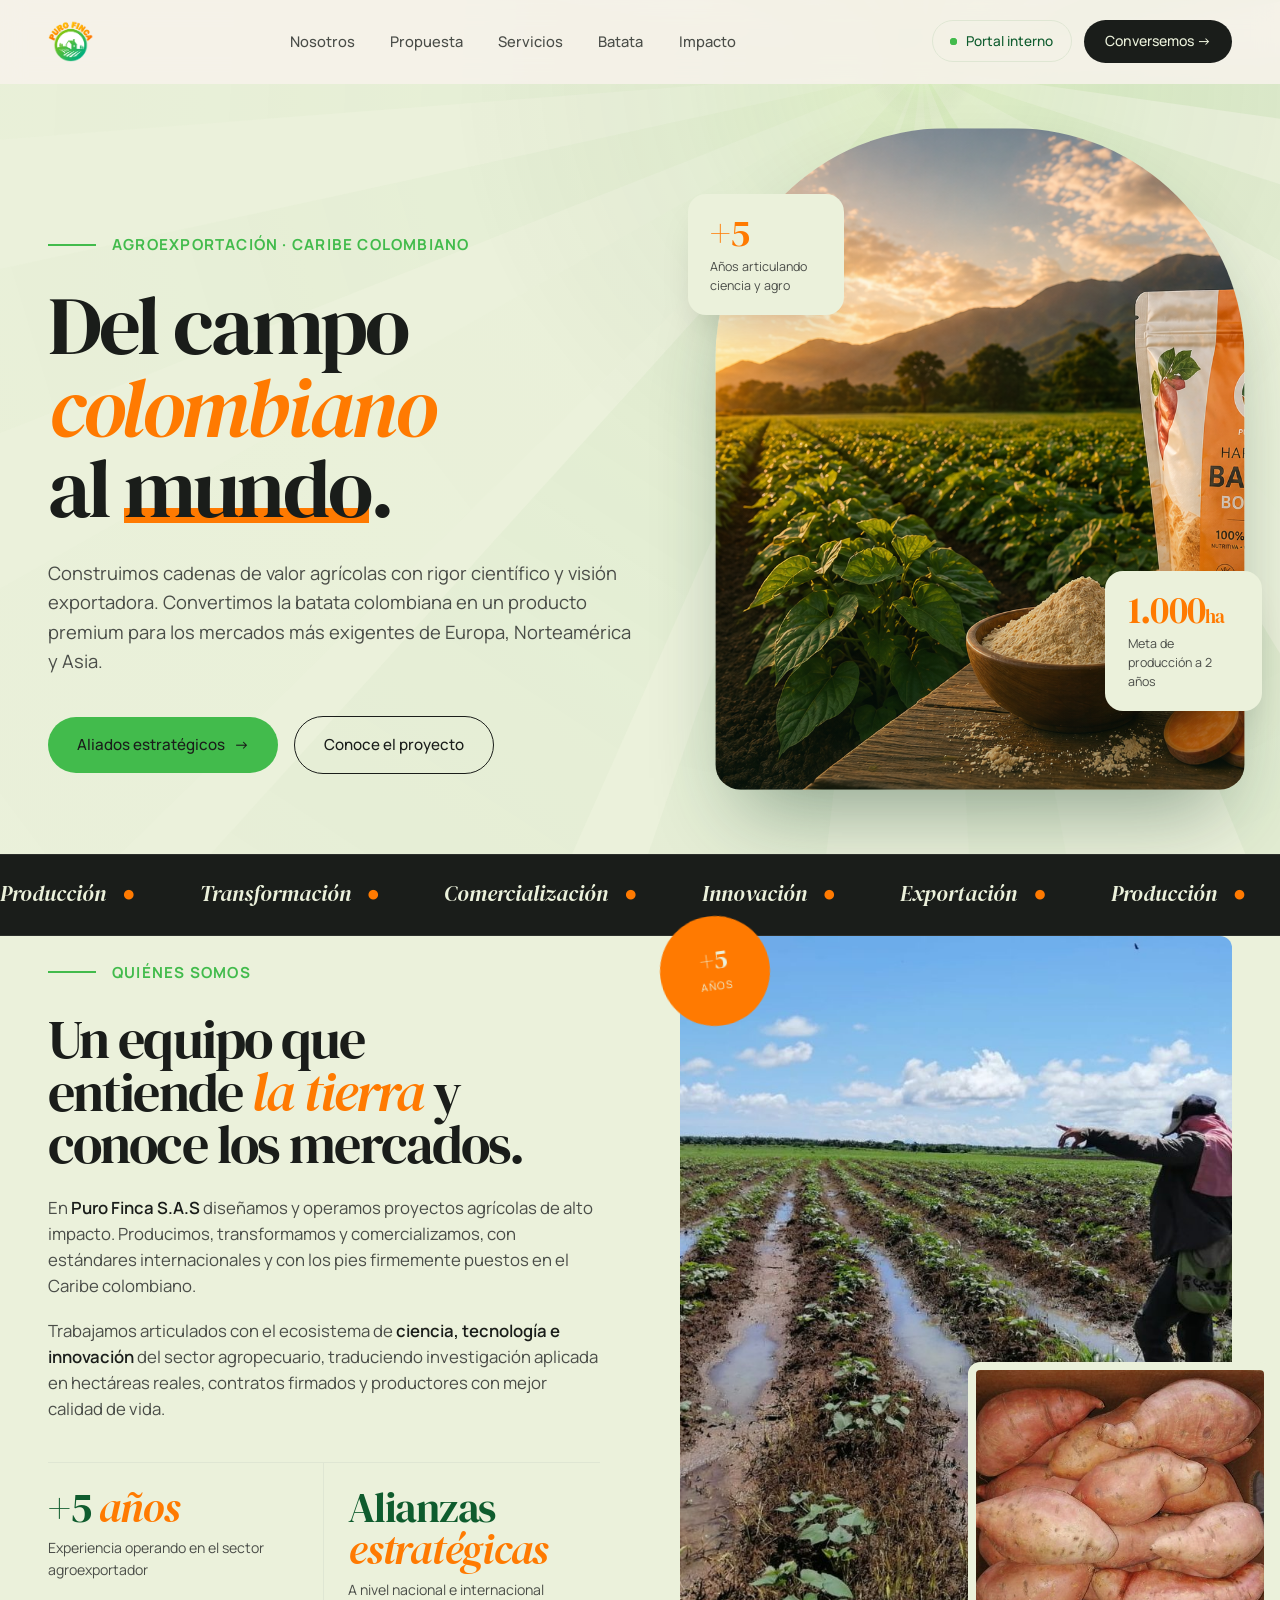
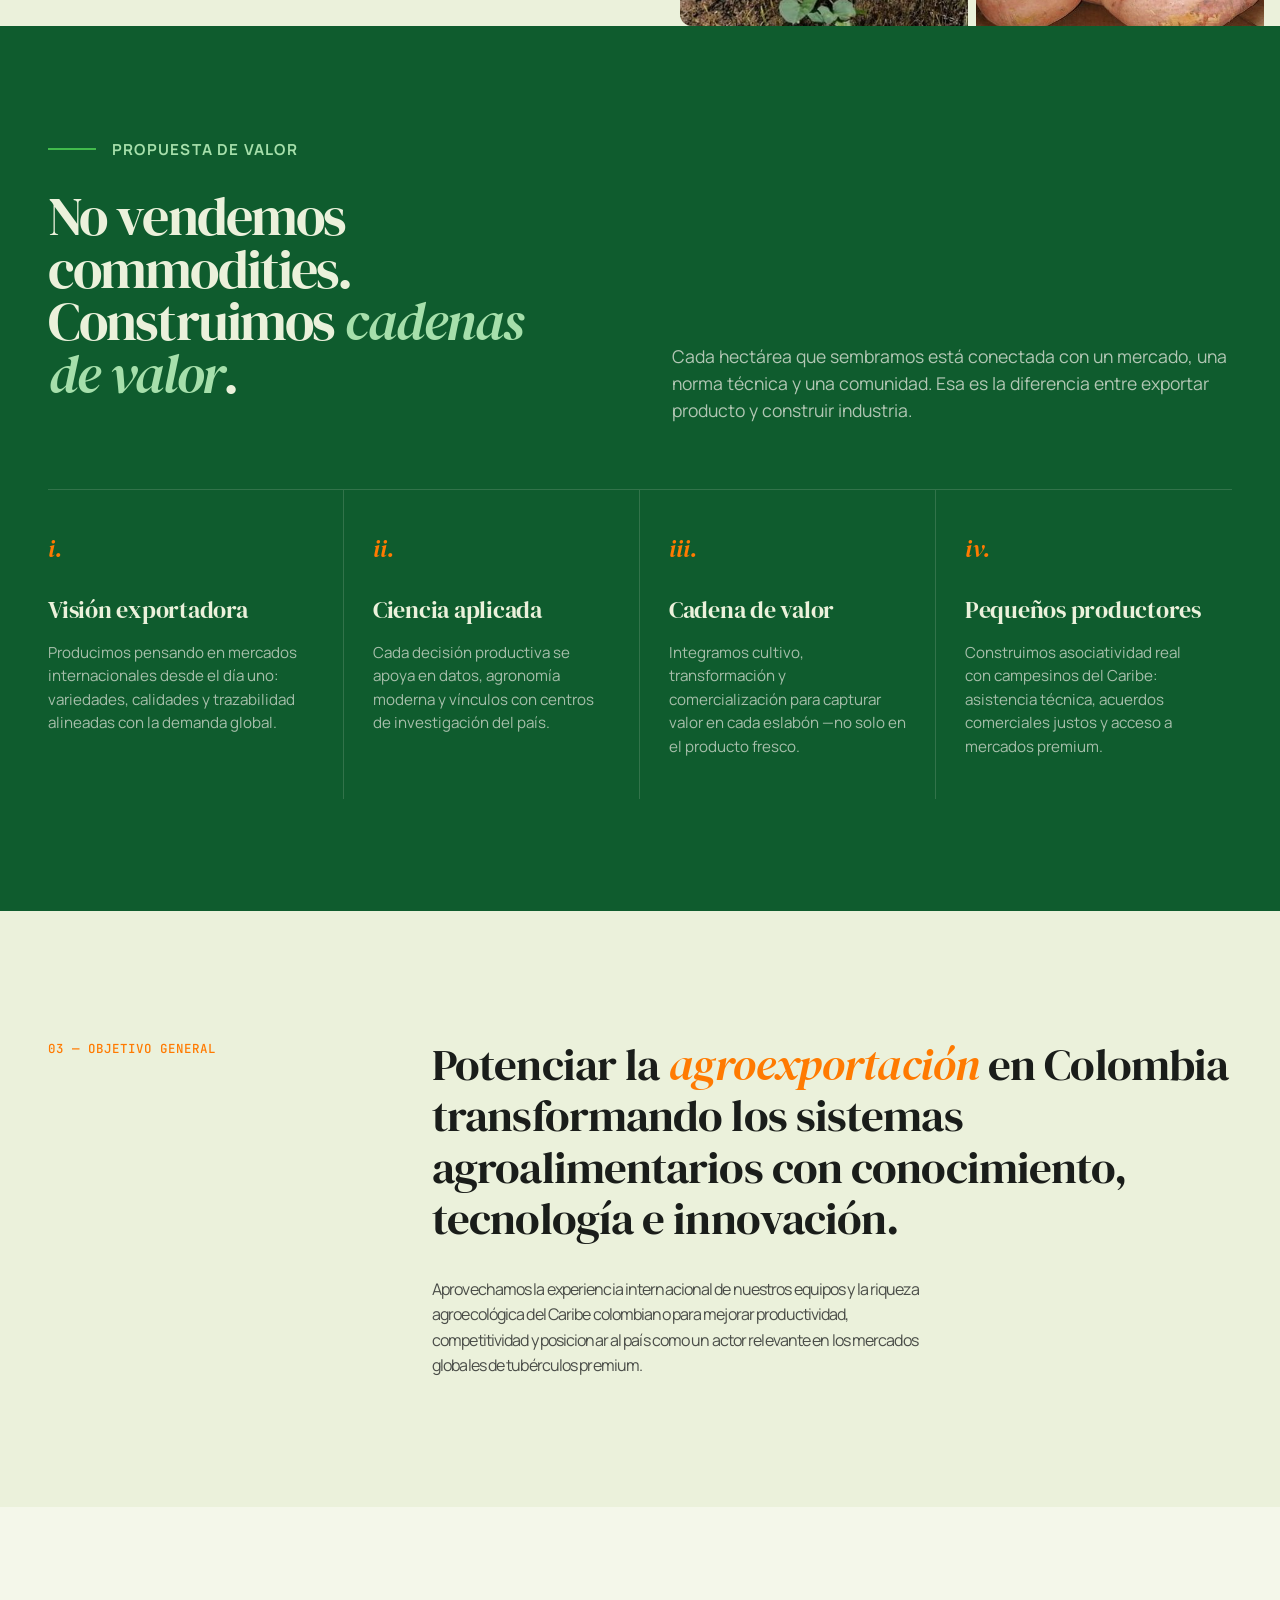
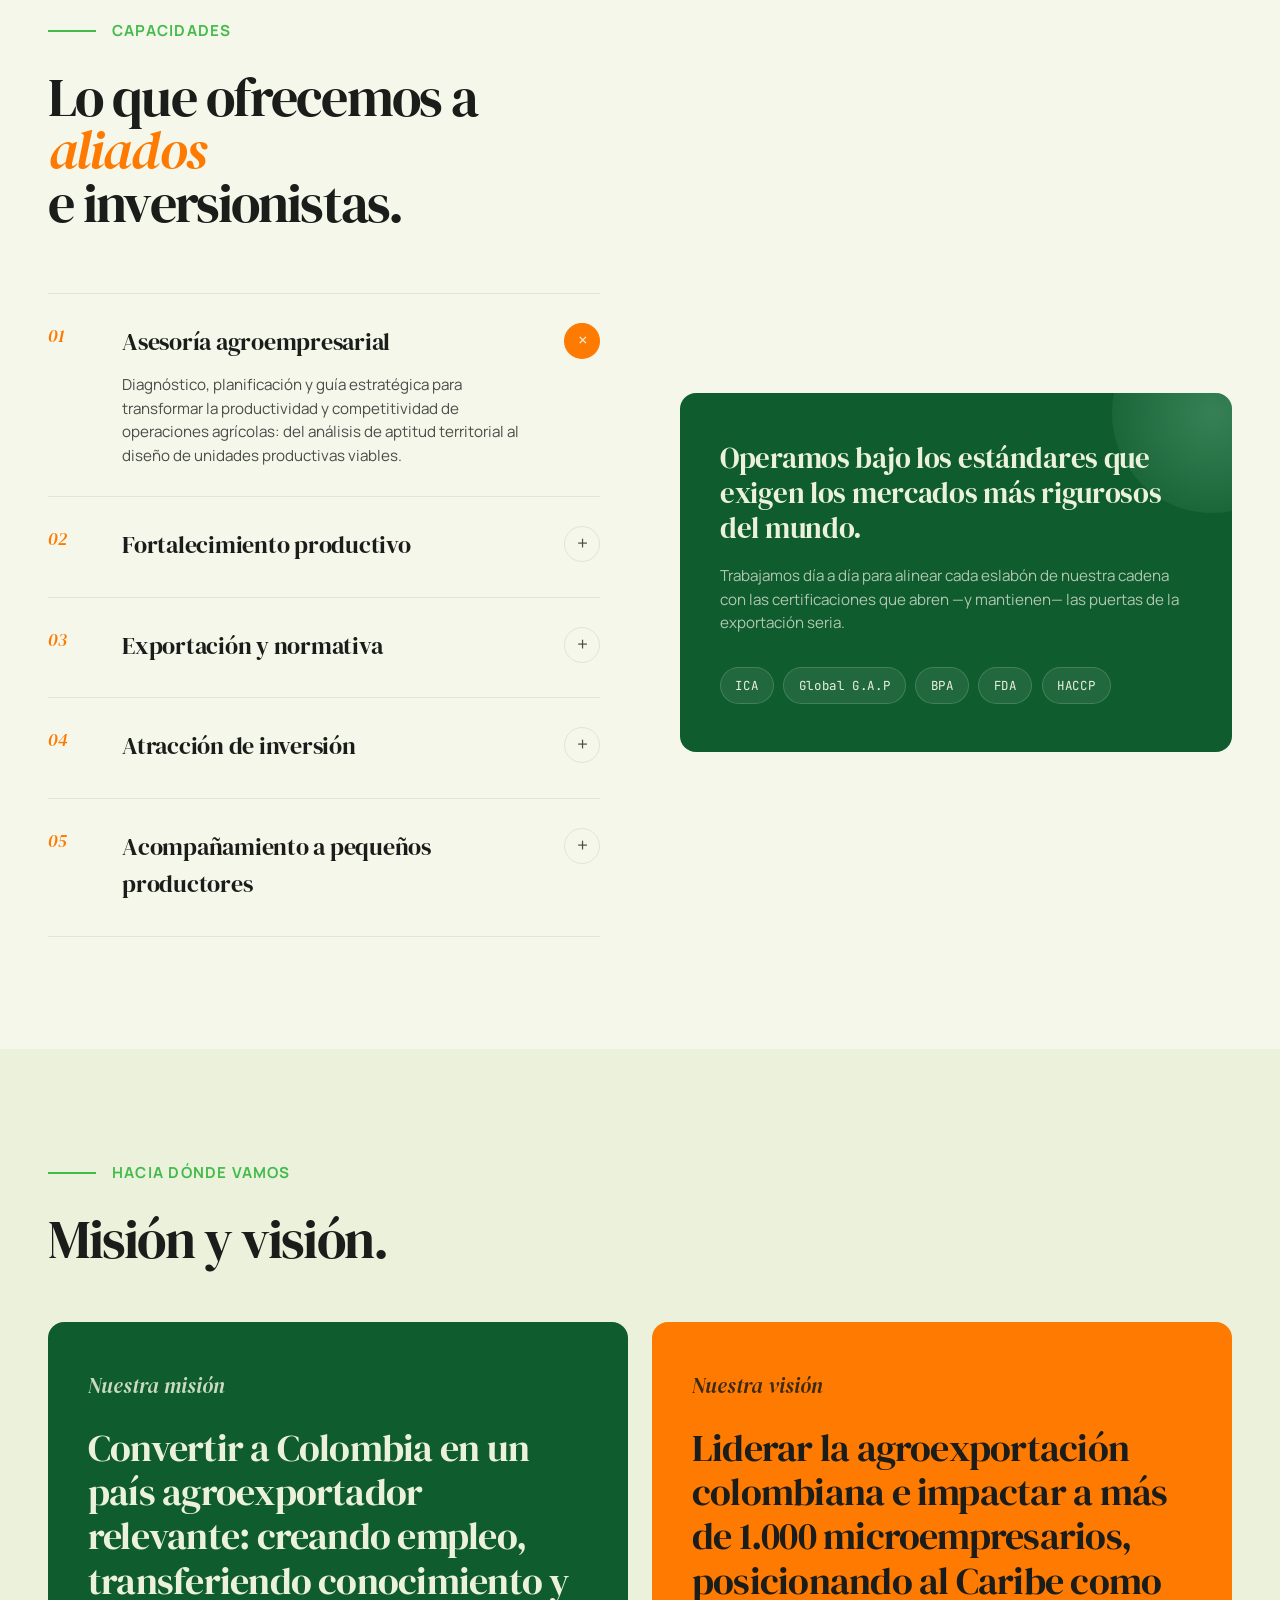
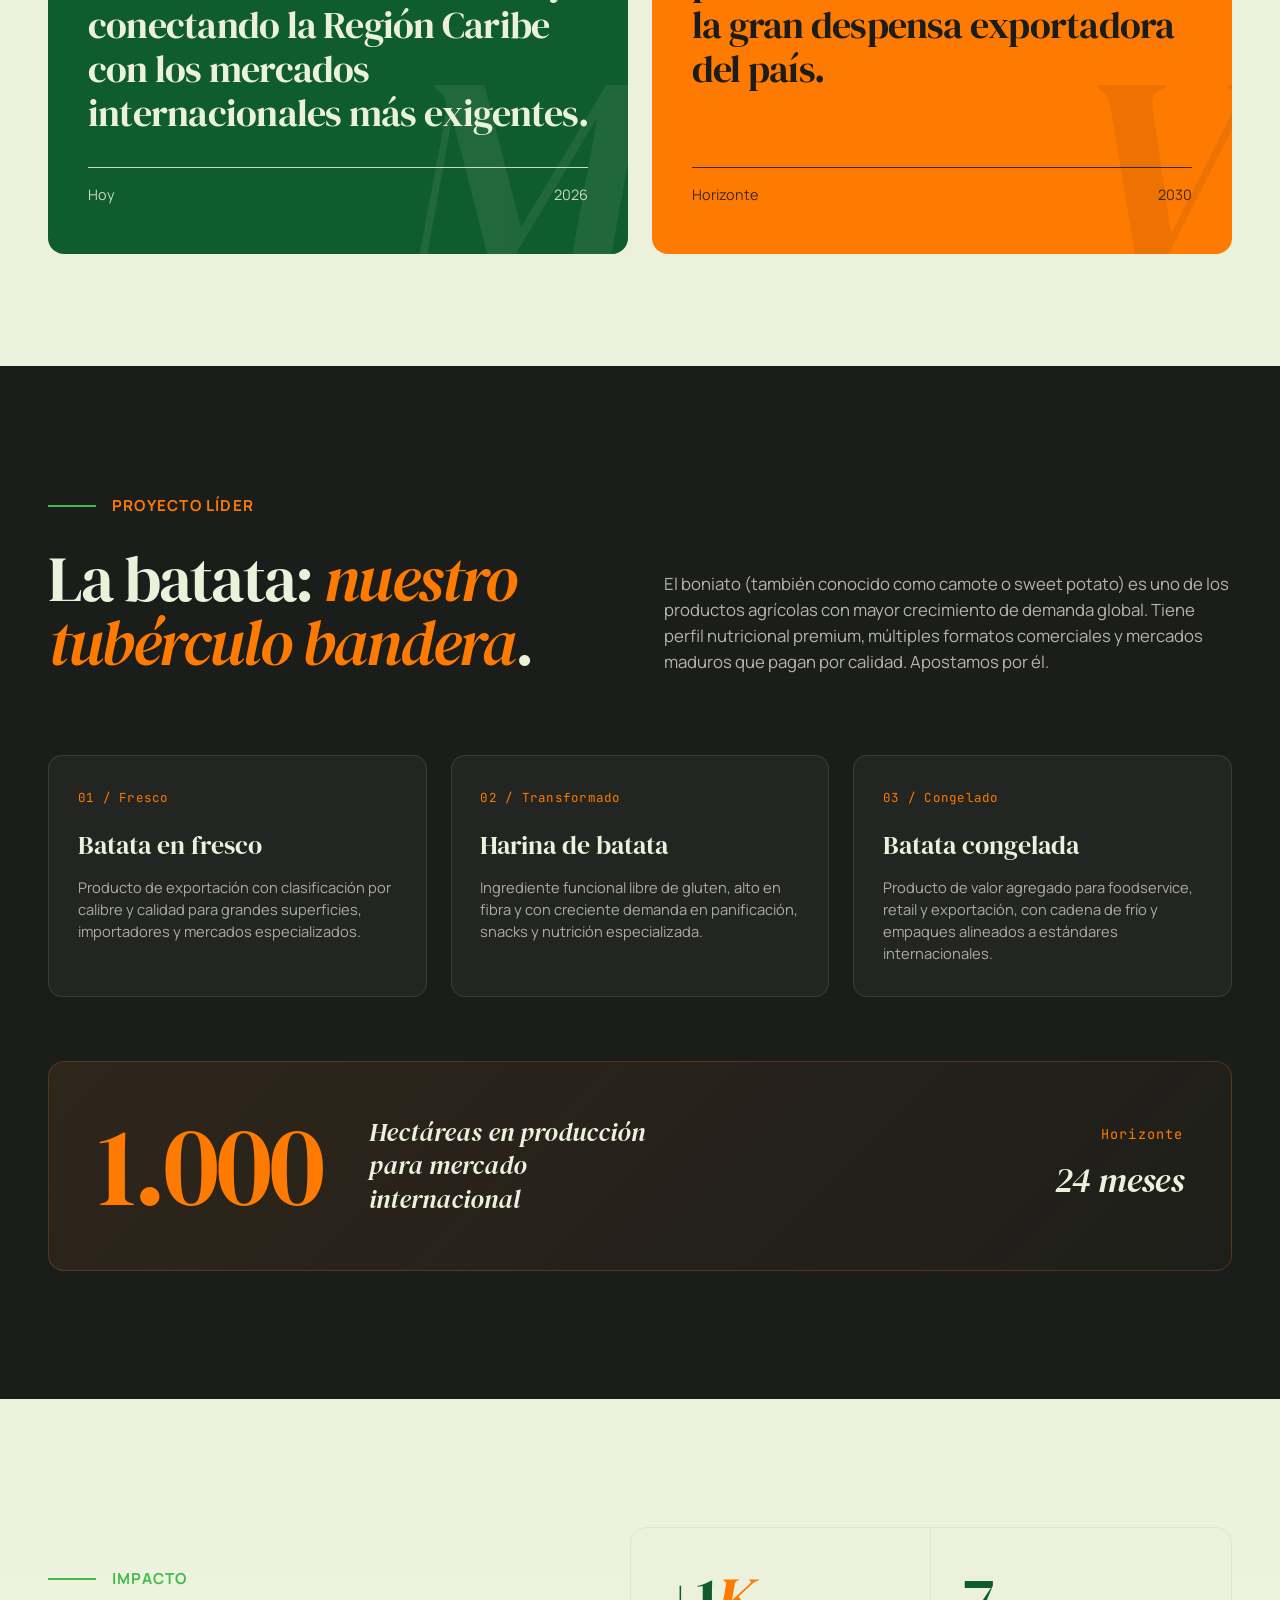
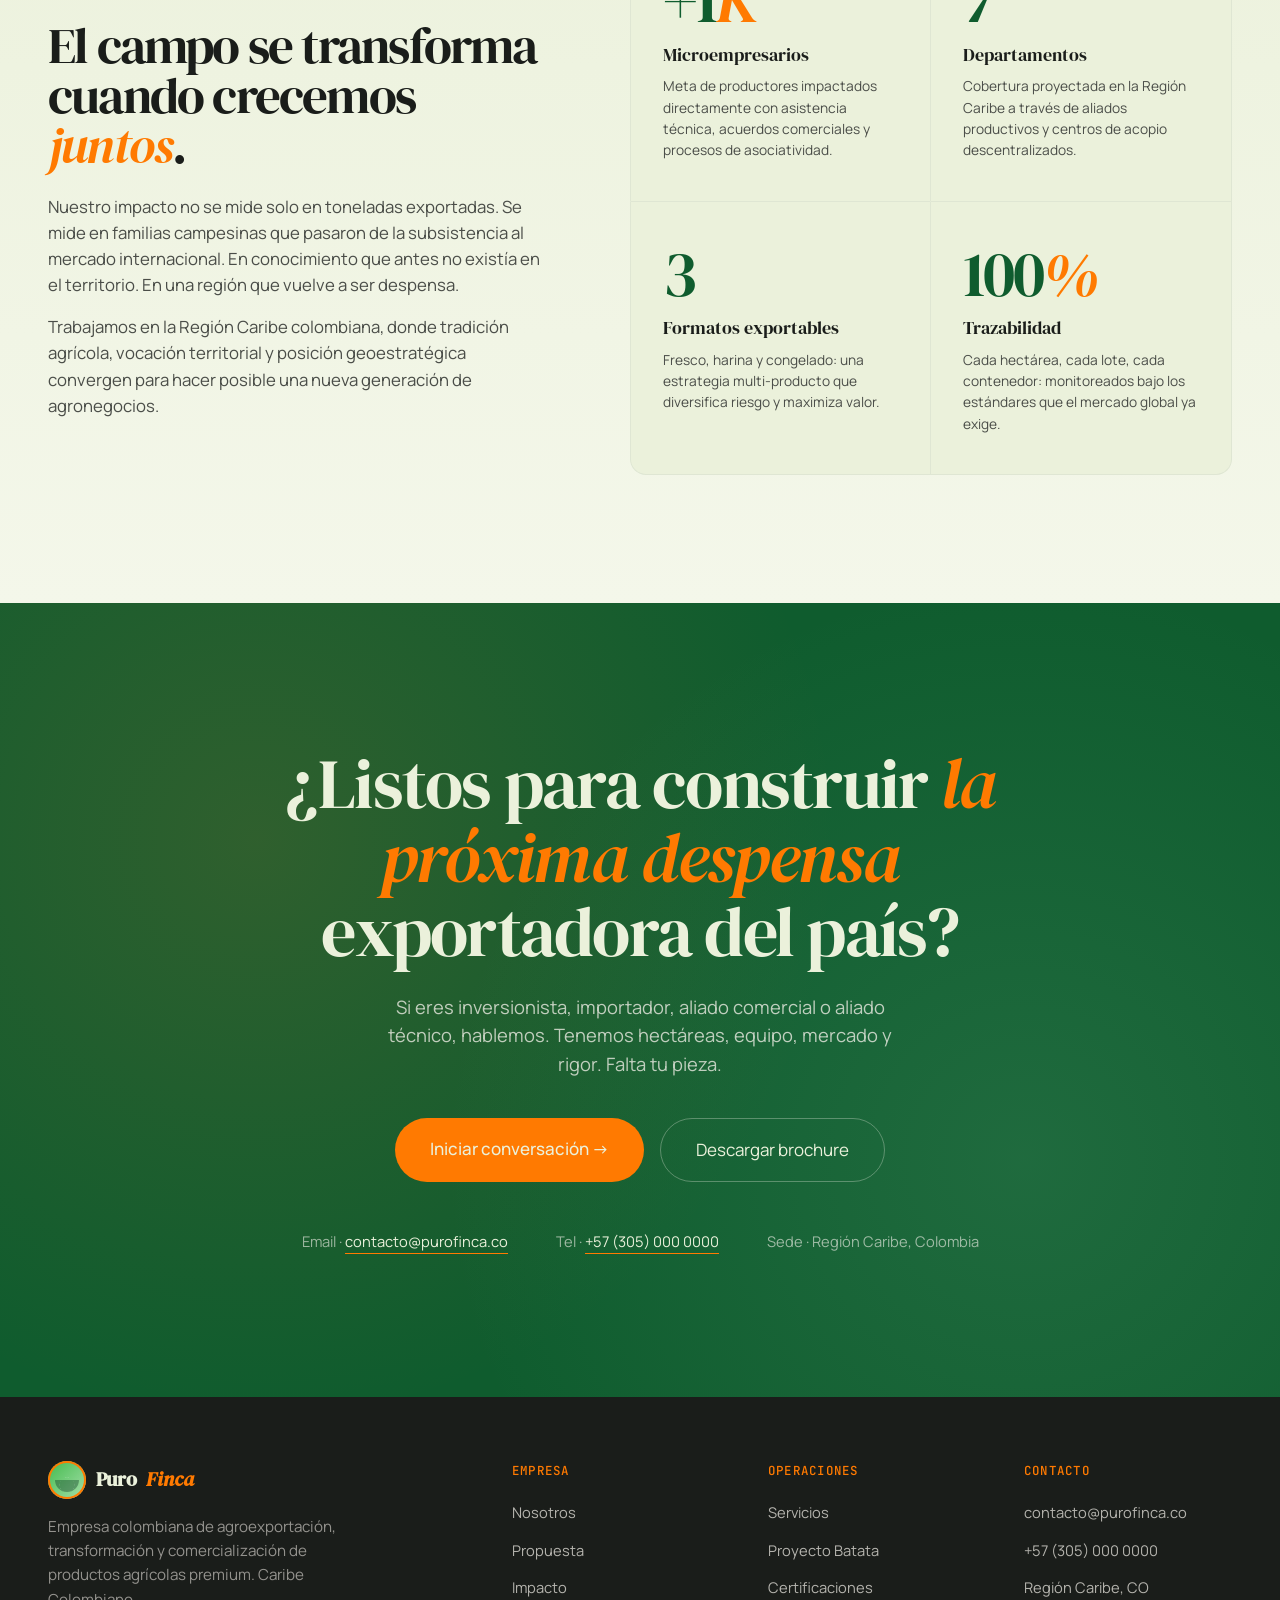
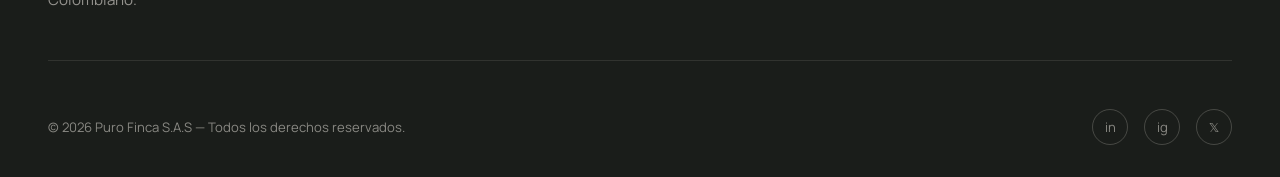
==== commit 34d29c40: "Segundo commit error" ====
--- a/index.html
+++ b/index.html
@@ -1134,7 +1134,7 @@
 <header class="nav" id="nav">
   <div class="container nav-inner">
     <a href="#" class="logo" aria-label="Puro Finca inicio">
-      <img src="./assets/logo.png" alt="Puro Finca logo" class="logo-img">
+      <img src="./assets/logodef.png" alt="Puro Finca logo" class="logo-img">
     </a>
     <nav class="nav-links" aria-label="Navegación principal">
       <a href="#nosotros">Nosotros</a>
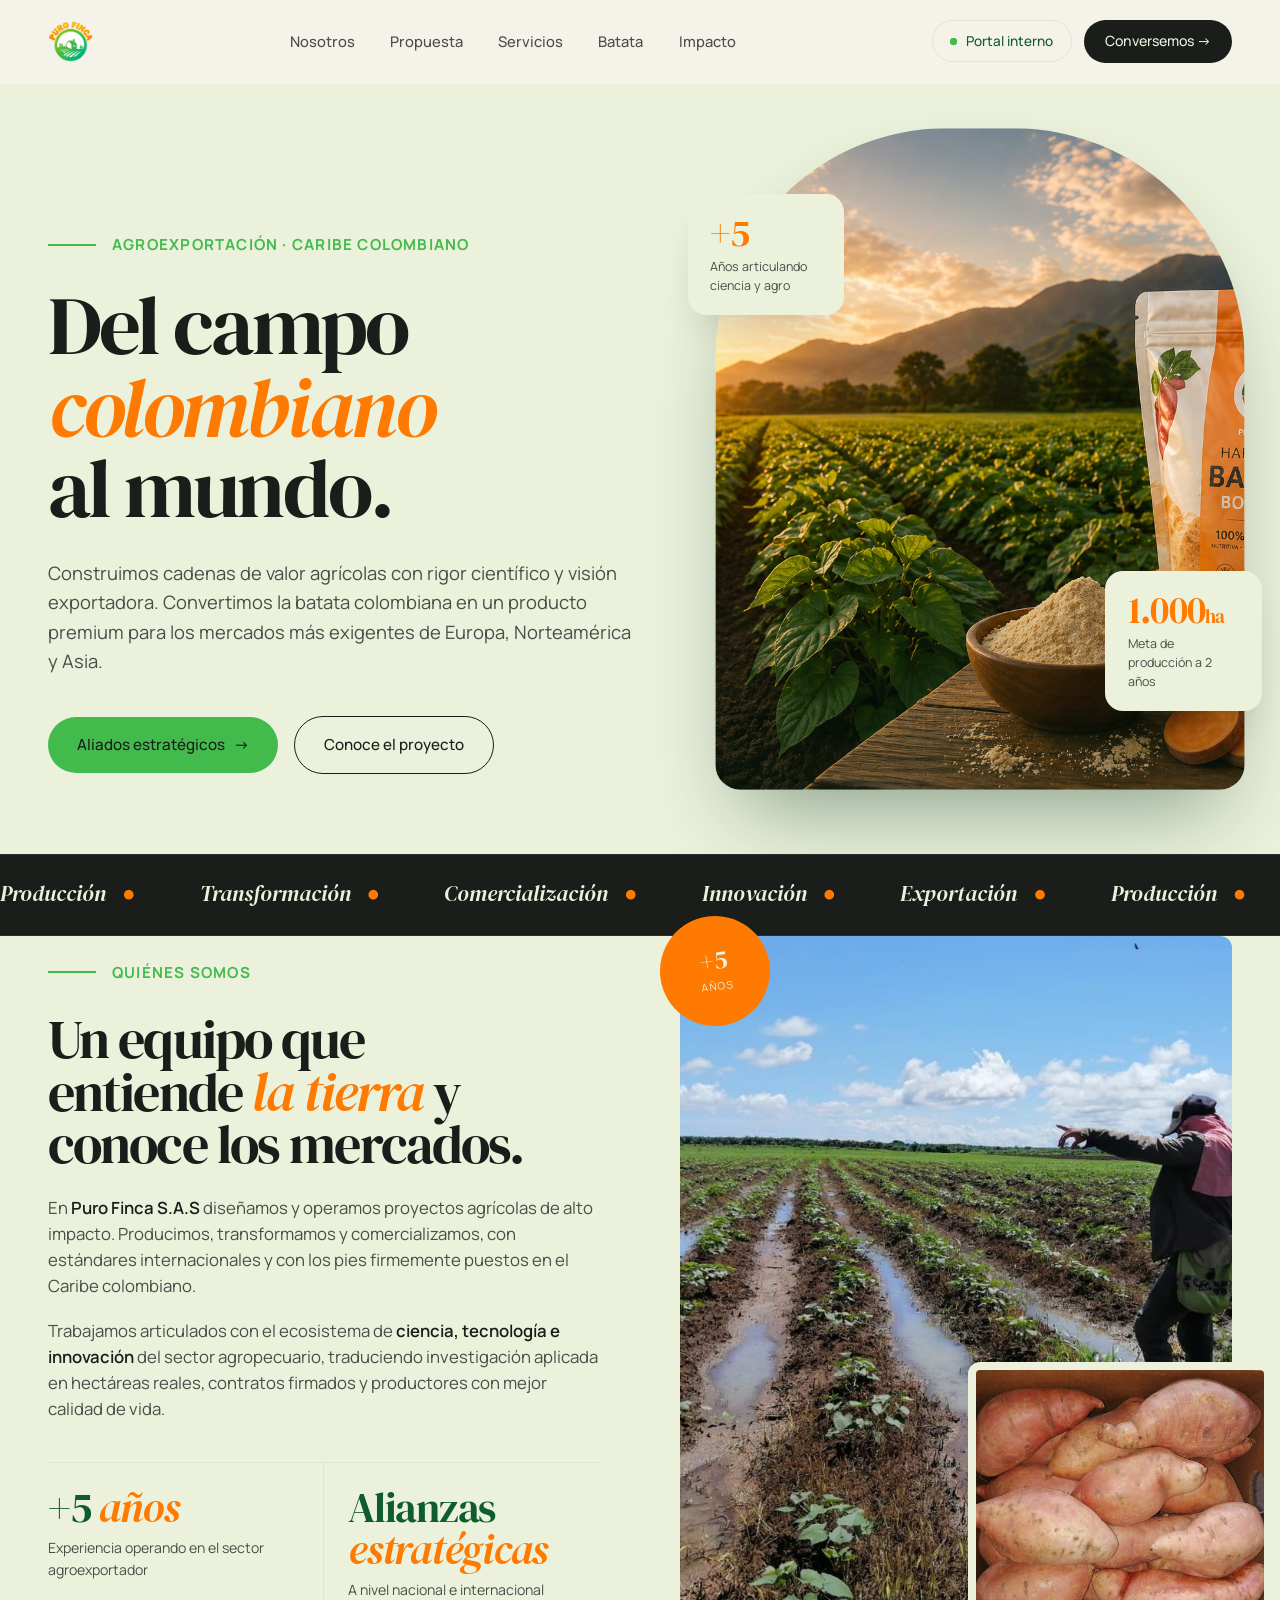
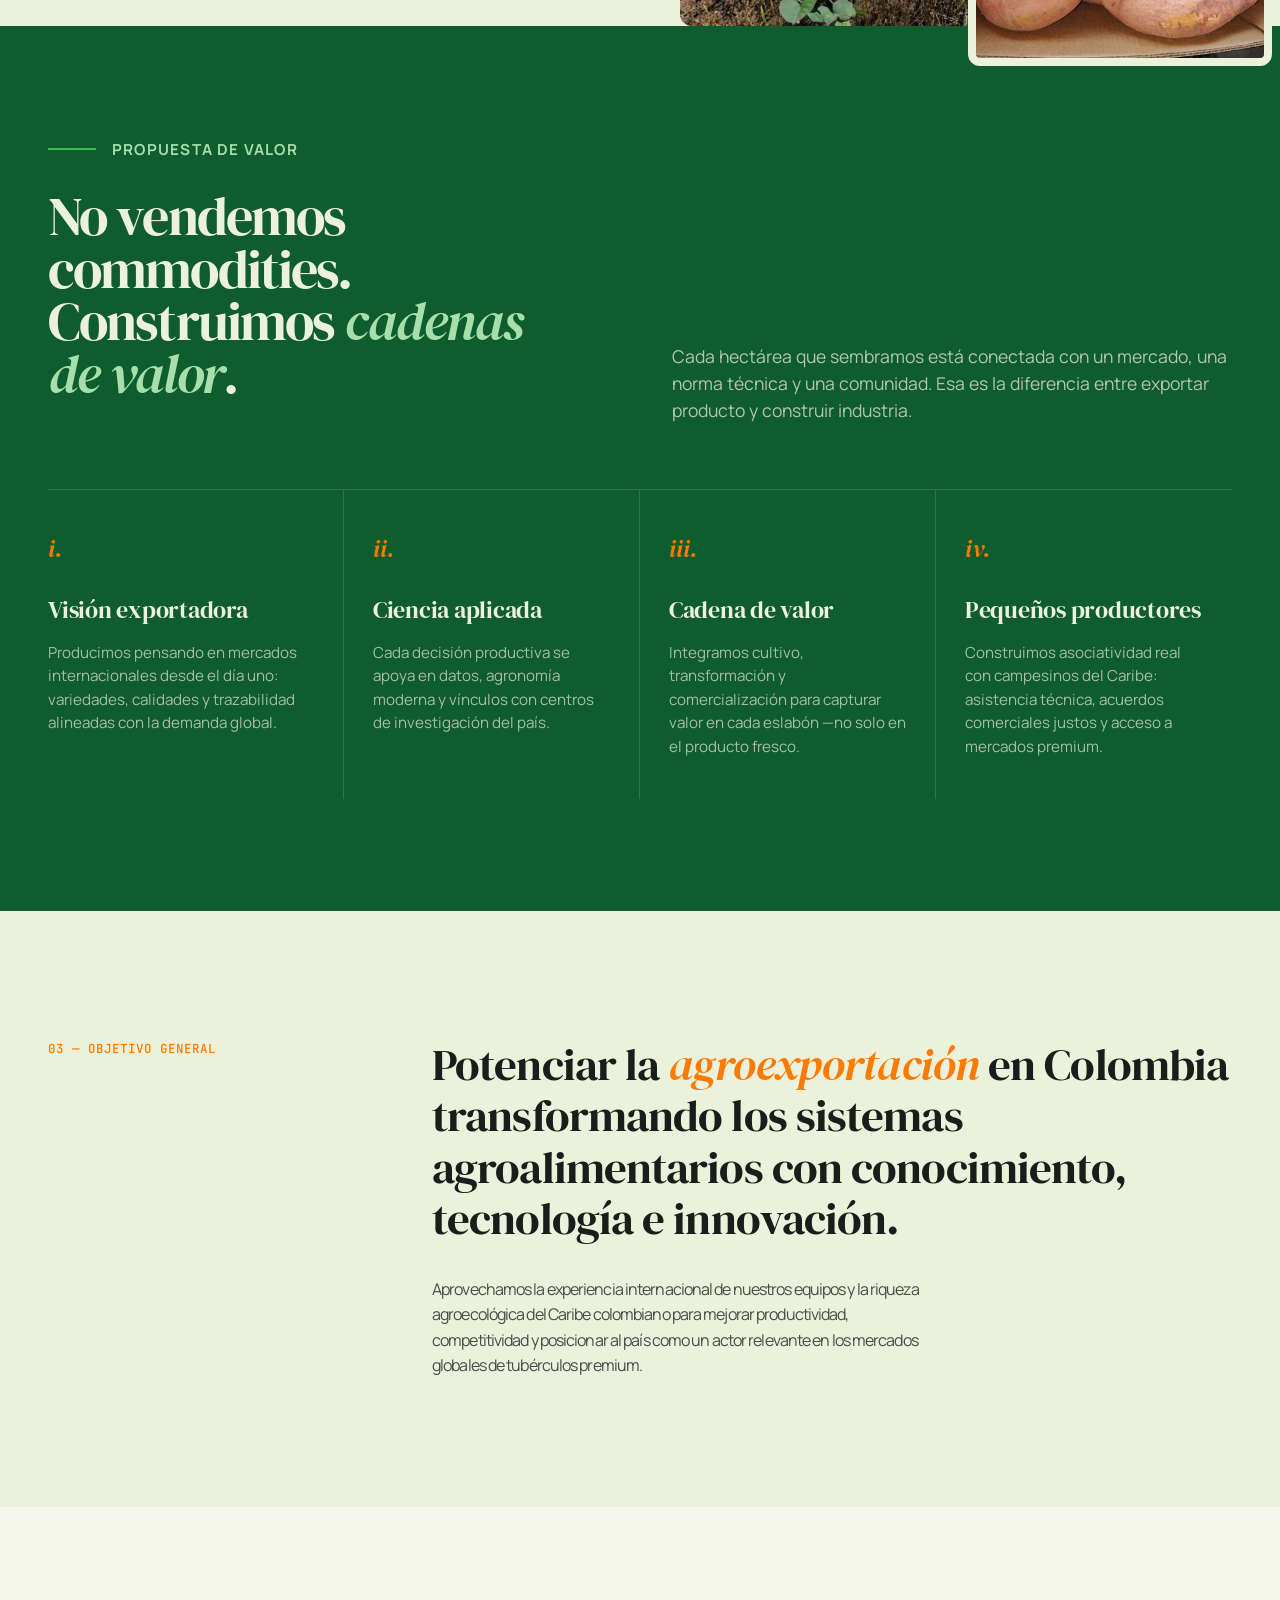
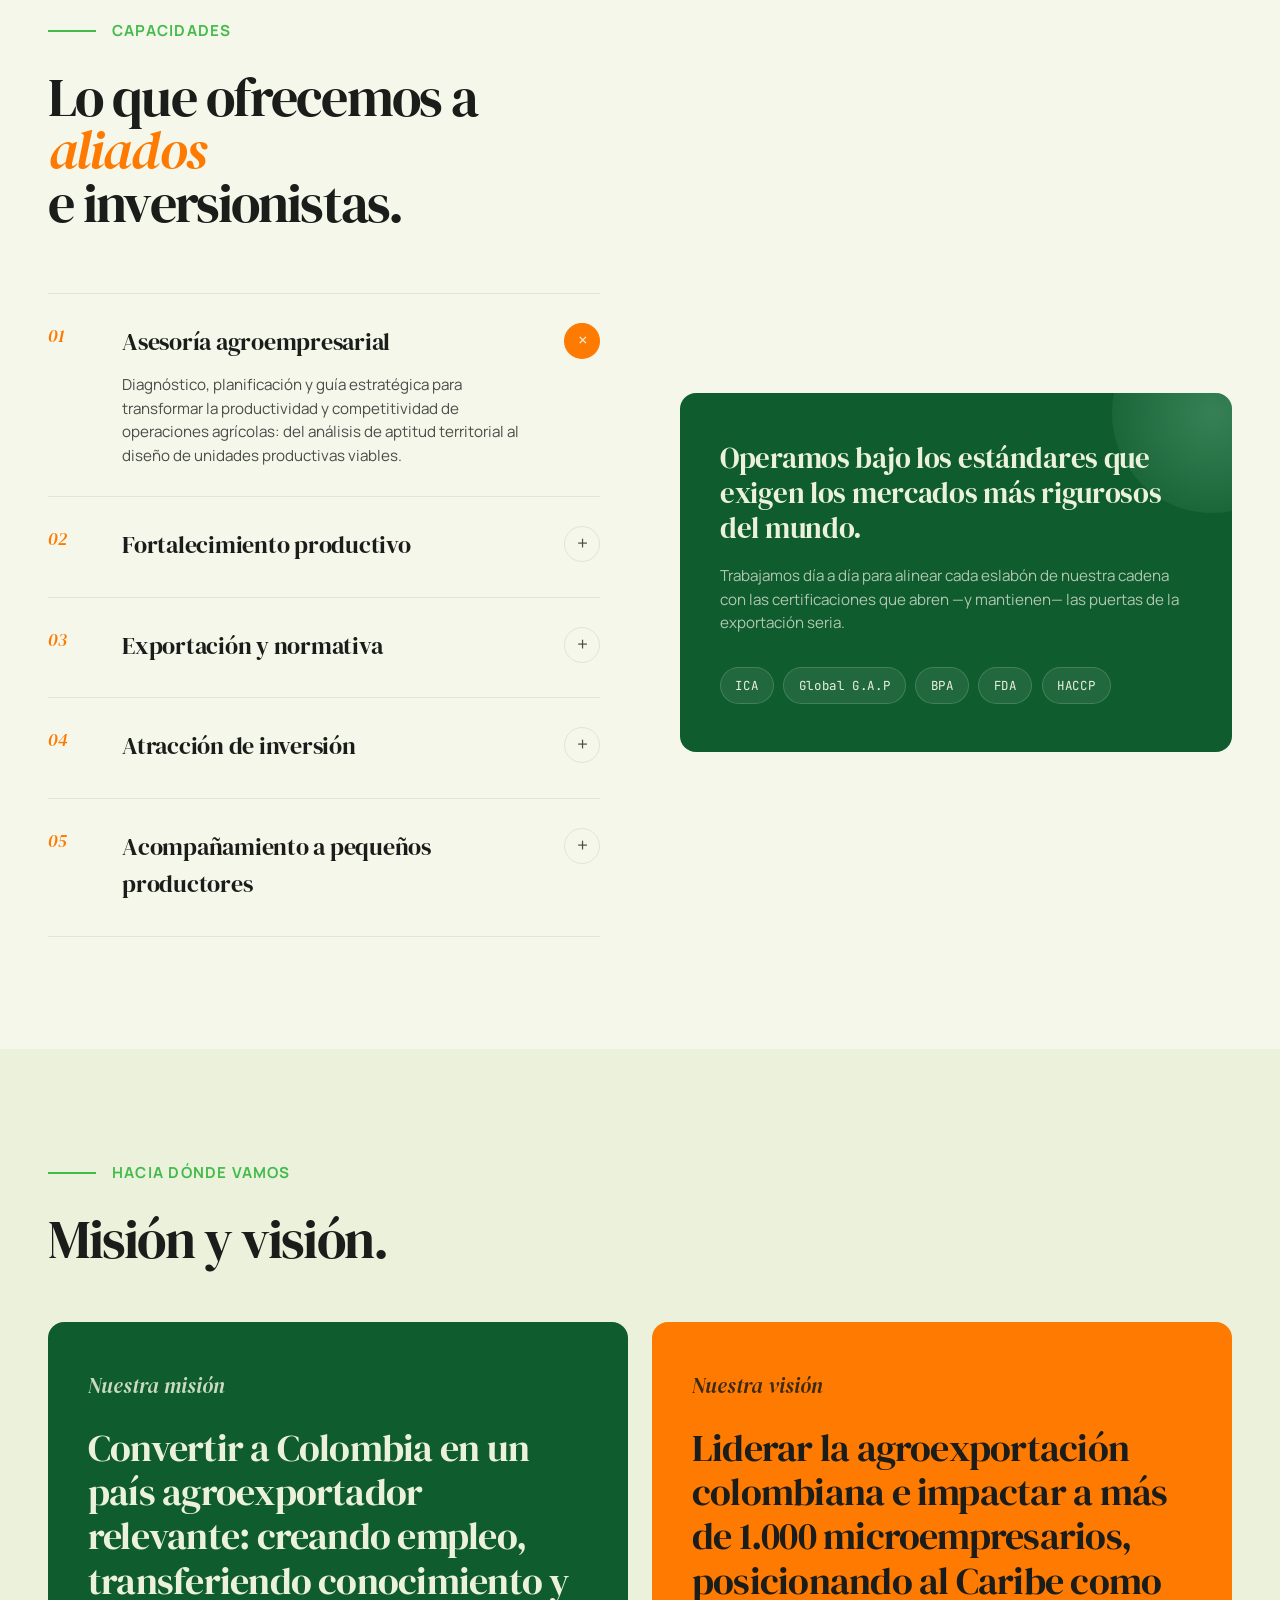
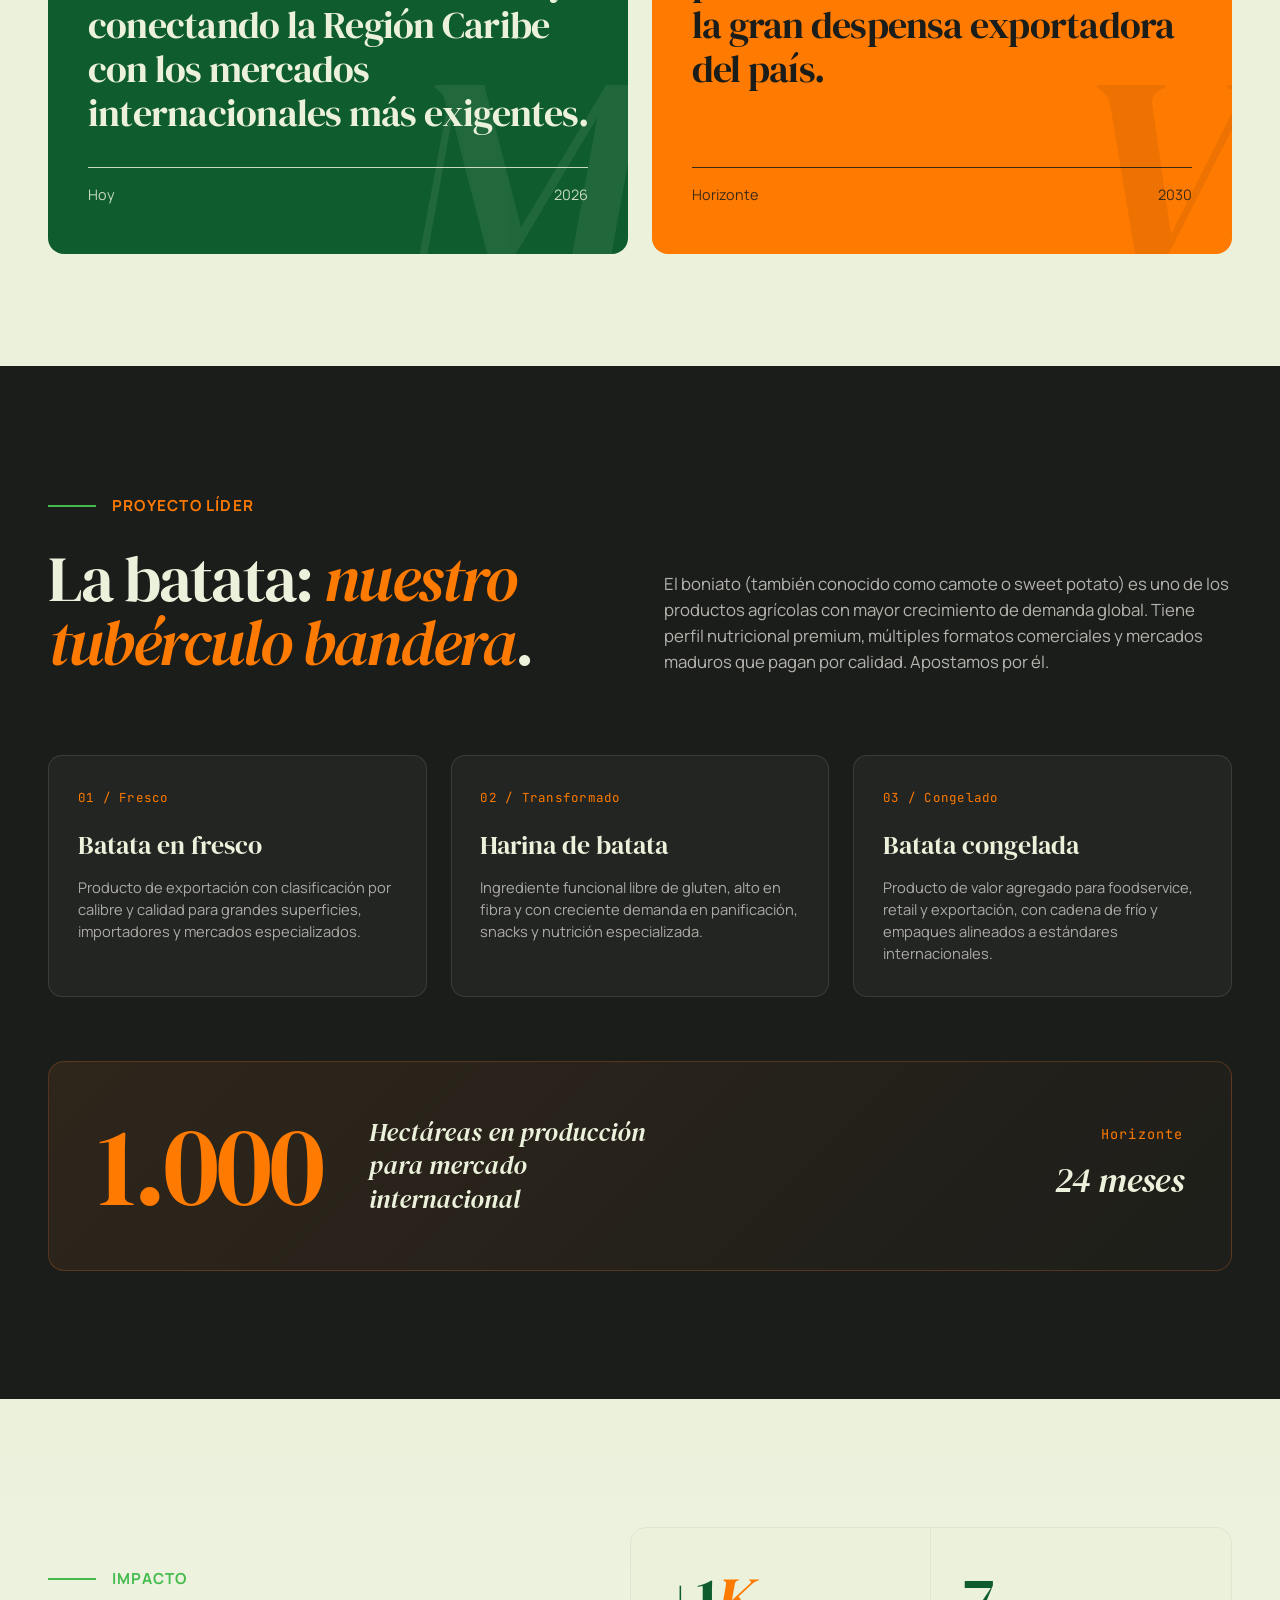
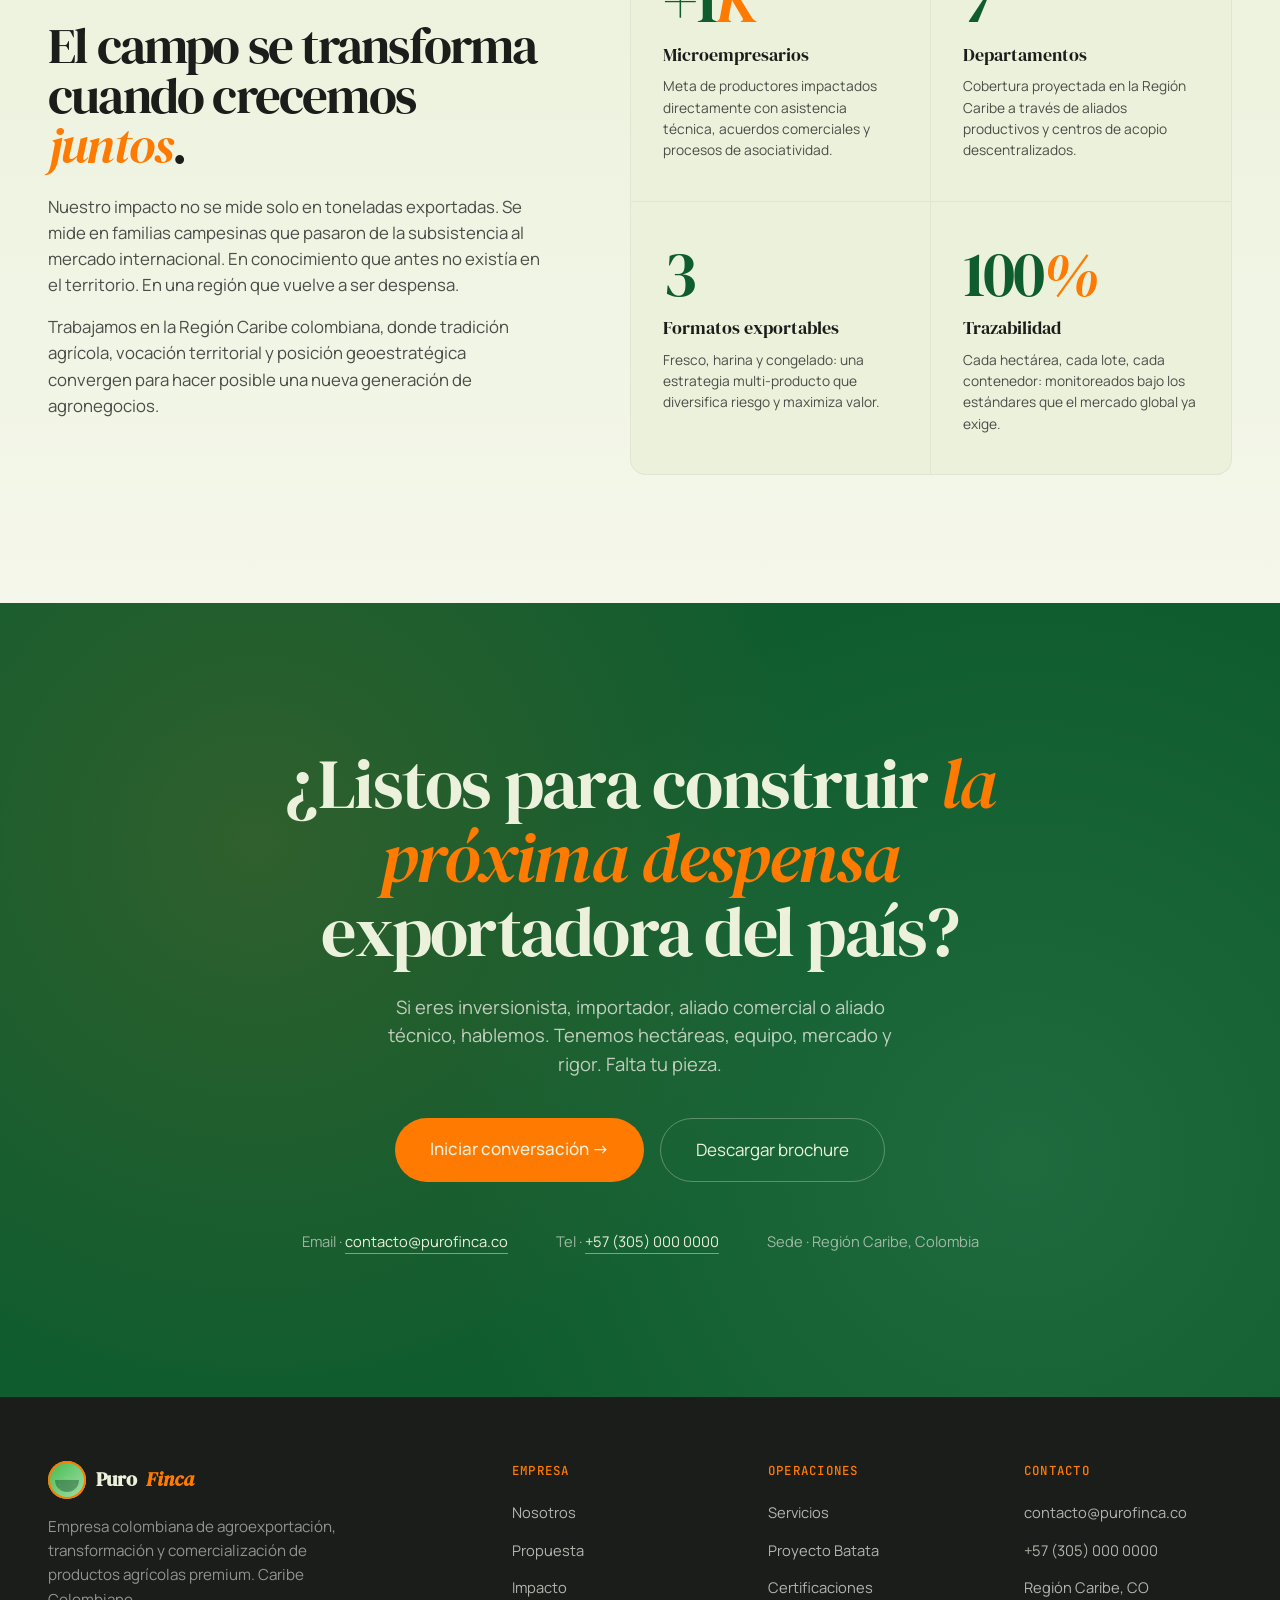
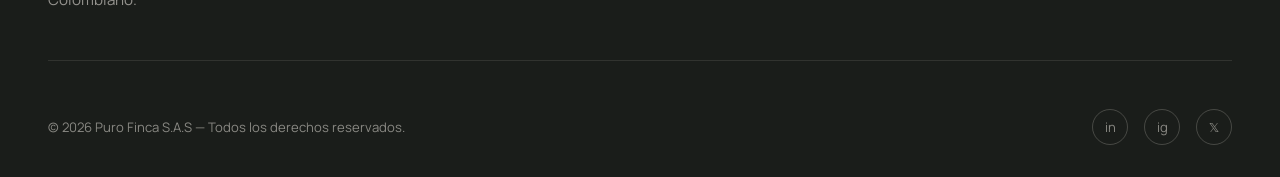
==== commit 934222ec: "Tecer commit error frames" ====
--- a/index.html
+++ b/index.html
@@ -187,7 +187,7 @@
   inset: 0;
   border-radius: 50%;
   background: var(--green-mid);
-  animation: pulse 2s ease-out infinite;
+  animation: pulse 4s ease-out infinite;
 }
 @keyframes pulse {
   0% { transform: scale(1); opacity: 0.6; }
@@ -368,7 +368,7 @@
 .marquee-track {
   display: flex;
   gap: 4rem;
-  animation: scroll 35s linear infinite;
+  animation: scroll 70s linear infinite;
   white-space: nowrap;
   width: max-content;
 }
@@ -1123,6 +1123,32 @@
   }
   .reveal { opacity: 1; transform: none; }
 }
+
+
+/* =========================================================
+   MODO PRUEBA: APAGAR TODAS LAS ANIMACIONES
+   ========================================================= */
+*,
+*::before,
+*::after {
+  animation: none !important;
+  transition: none !important;
+}
+
+#heroCanvas {
+  display: none !important;
+}
+
+.reveal {
+  opacity: 1 !important;
+  transform: none !important;
+}
+
+.marquee-track {
+  animation: scroll 95s linear infinite !important;
+}
+
+
 </style>
 </head>
 <body>
@@ -1663,8 +1689,8 @@
   const ctx = canvas.getContext('2d');
 
   // Rayos más anchos, tenues, cálidos — simula luz solar filtrándose
-  const RAYS = 18;
-  const BASE_SPEED = 0.00010; // rotación muy lenta, casi imperceptible
+  const RAYS = 10;
+  //const BASE_SPEED = 0.00010; // rotación muy lenta, casi imperceptible
 
   const rays = Array.from({ length: RAYS }, (_, i) => ({
     angle:      (i / RAYS) * Math.PI * 2,
@@ -1672,7 +1698,8 @@
     alpha:      0.12 + Math.random() * 0.18,   // muy tenues
     phase:      Math.random() * Math.PI * 2,
     pulseAmp:   0.04 + Math.random() * 0.08,   // respiración mínima
-    pulseSpeed: 0.00015 + Math.random() * 0.00020, // muy lenta
+    //pulseSpeed: 0.00015 + Math.random() * 0.00020, // muy lenta
+    pulseSpeed: 0.00008 + Math.random() * 0.00008,
   }));
 
   let focalX, focalY;
@@ -1703,81 +1730,94 @@
     }
   });
 
-  let t = 0;
-
-  function draw() {
-    t++;
-
-    // Lerp ultra suave
-    focalX += (targetFX - focalX) * 0.012;
-    focalY += (targetFY - focalY) * 0.012;
-
-    const W = canvas.width;
-    const H = canvas.height;
-    const diag = Math.sqrt(W * W + H * H) * 1.15;
-
-    // Fondo completamente transparente — la crema del body se ve abajo
-    ctx.clearRect(0, 0, W, H);
-
-    // Halo solar en el punto focal — warm golden-green, muy tenue
-    const halo = ctx.createRadialGradient(focalX, focalY, 0, focalX, focalY, H * 0.55);
-    halo.addColorStop(0,    'rgba(210, 240, 180, 0.38)');
-    halo.addColorStop(0.18, 'rgba(160, 220, 100, 0.20)');
-    halo.addColorStop(0.5,  'rgba( 80, 160,  60, 0.08)');
-    halo.addColorStop(1,    'rgba(  0,   0,   0, 0.00)');
-    ctx.fillStyle = halo;
-    ctx.fillRect(0, 0, W, H);
-
-    // Rotación global muy lenta
-    const globalRot = t * BASE_SPEED * Math.PI * 2;
-
-    rays.forEach((ray) => {
-      const angle = ray.angle + globalRot;
-      const pulse = ray.alpha + ray.pulseAmp * Math.sin(t * ray.pulseSpeed * Math.PI * 2 + ray.phase);
-      const alpha = Math.max(0, Math.min(0.38, pulse));
-
-      const endX  = focalX + Math.cos(angle) * diag;
-      const endY  = focalY + Math.sin(angle) * diag;
-      const leftX = focalX + Math.cos(angle - ray.width) * diag;
-      const leftY = focalY + Math.sin(angle - ray.width) * diag;
-      const rightX= focalX + Math.cos(angle + ray.width) * diag;
-      const rightY= focalY + Math.sin(angle + ray.width) * diag;
-
-      // Paleta cálida: verde-dorado-lima, muy soft
-      const grad = ctx.createLinearGradient(focalX, focalY, endX, endY);
-      grad.addColorStop(0,    `rgba(220, 250, 180, ${alpha * 0.90})`);
-      grad.addColorStop(0.12, `rgba(140, 210, 100, ${alpha * 0.65})`);
-      grad.addColorStop(0.40, `rgba( 80, 170,  60, ${alpha * 0.28})`);
-      grad.addColorStop(0.75, `rgba( 40, 100,  30, ${alpha * 0.08})`);
-      grad.addColorStop(1,    'rgba(0, 0, 0, 0)');
-
-      ctx.save();
-      ctx.globalCompositeOperation = 'multiply'; // se mezcla con el fondo crema
-      ctx.beginPath();
-      ctx.moveTo(focalX, focalY);
-      ctx.lineTo(leftX, leftY);
-      ctx.lineTo(rightX, rightY);
-      ctx.closePath();
-      ctx.fillStyle = grad;
-      ctx.fill();
-      ctx.restore();
-    });
-
-    // Destello focal — pequeño, cálido, apenas visible
-    const flare = ctx.createRadialGradient(focalX, focalY, 0, focalX, focalY, 55);
-    const fp = 0.28 + 0.10 * Math.sin(t * 0.00080 * Math.PI * 2);
-    flare.addColorStop(0,   `rgba(240, 255, 210, ${fp})`);
-    flare.addColorStop(0.4, `rgba(160, 230, 120, ${fp * 0.4})`);
-    flare.addColorStop(1,   'rgba(0, 0, 0, 0)');
-    ctx.fillStyle = flare;
+  let startTime = null;
+let lastFrameTime = 0;
+const FPS = 24;
+const FRAME_INTERVAL = 1000 / FPS;
+
+function draw(currentTime) {
+  if (!startTime) startTime = currentTime;
+
+  if (currentTime - lastFrameTime < FRAME_INTERVAL) {
+    requestAnimationFrame(draw);
+    return;
+  }
+
+  lastFrameTime = currentTime;
+
+  const elapsed = currentTime - startTime;
+
+  // Lerp ultra suave
+  focalX += (targetFX - focalX) * 0.008;
+  focalY += (targetFY - focalY) * 0.008;
+
+  const W = canvas.width;
+  const H = canvas.height;
+  const diag = Math.sqrt(W * W + H * H) * 1.15;
+
+  ctx.clearRect(0, 0, W, H);
+
+  const halo = ctx.createRadialGradient(focalX, focalY, 0, focalX, focalY, H * 0.55);
+  halo.addColorStop(0,    'rgba(210, 240, 180, 0.28)');
+  halo.addColorStop(0.18, 'rgba(160, 220, 100, 0.14)');
+  halo.addColorStop(0.5,  'rgba(80, 160, 60, 0.05)');
+  halo.addColorStop(1,    'rgba(0, 0, 0, 0.00)');
+  ctx.fillStyle = halo;
+  ctx.fillRect(0, 0, W, H);
+
+  // Rotación basada en tiempo real, no en frames
+  const globalRot = elapsed * 0.000015;
+
+  rays.forEach((ray) => {
+    const angle = ray.angle + globalRot;
+
+    const pulse =
+      ray.alpha +
+      ray.pulseAmp * Math.sin(elapsed * ray.pulseSpeed + ray.phase);
+
+    const alpha = Math.max(0, Math.min(0.24, pulse));
+
+    const endX = focalX + Math.cos(angle) * diag;
+    const endY = focalY + Math.sin(angle) * diag;
+    const leftX = focalX + Math.cos(angle - ray.width) * diag;
+    const leftY = focalY + Math.sin(angle - ray.width) * diag;
+    const rightX = focalX + Math.cos(angle + ray.width) * diag;
+    const rightY = focalY + Math.sin(angle + ray.width) * diag;
+
+    const grad = ctx.createLinearGradient(focalX, focalY, endX, endY);
+    grad.addColorStop(0,    `rgba(220, 250, 180, ${alpha * 0.75})`);
+    grad.addColorStop(0.12, `rgba(140, 210, 100, ${alpha * 0.45})`);
+    grad.addColorStop(0.40, `rgba(80, 170, 60, ${alpha * 0.18})`);
+    grad.addColorStop(0.75, `rgba(40, 100, 30, ${alpha * 0.04})`);
+    grad.addColorStop(1,    'rgba(0, 0, 0, 0)');
+
+    ctx.save();
+    ctx.globalCompositeOperation = 'multiply';
     ctx.beginPath();
-    ctx.arc(focalX, focalY, 55, 0, Math.PI * 2);
+    ctx.moveTo(focalX, focalY);
+    ctx.lineTo(leftX, leftY);
+    ctx.lineTo(rightX, rightY);
+    ctx.closePath();
+    ctx.fillStyle = grad;
     ctx.fill();
-
-    requestAnimationFrame(draw);
-  }
-
-  draw();
+    ctx.restore();
+  });
+
+  const flare = ctx.createRadialGradient(focalX, focalY, 0, focalX, focalY, 55);
+  const fp = 0.18 + 0.05 * Math.sin(elapsed * 0.00035);
+  flare.addColorStop(0,   `rgba(240, 255, 210, ${fp})`);
+  flare.addColorStop(0.4, `rgba(160, 230, 120, ${fp * 0.35})`);
+  flare.addColorStop(1,   'rgba(0, 0, 0, 0)');
+  ctx.fillStyle = flare;
+  ctx.beginPath();
+  ctx.arc(focalX, focalY, 55, 0, Math.PI * 2);
+  ctx.fill();
+
+  requestAnimationFrame(draw);
+}
+
+requestAnimationFrame(draw);
+
 })();
 document.querySelectorAll('.service-item').forEach((item) => {
   item.addEventListener('click', () => {
